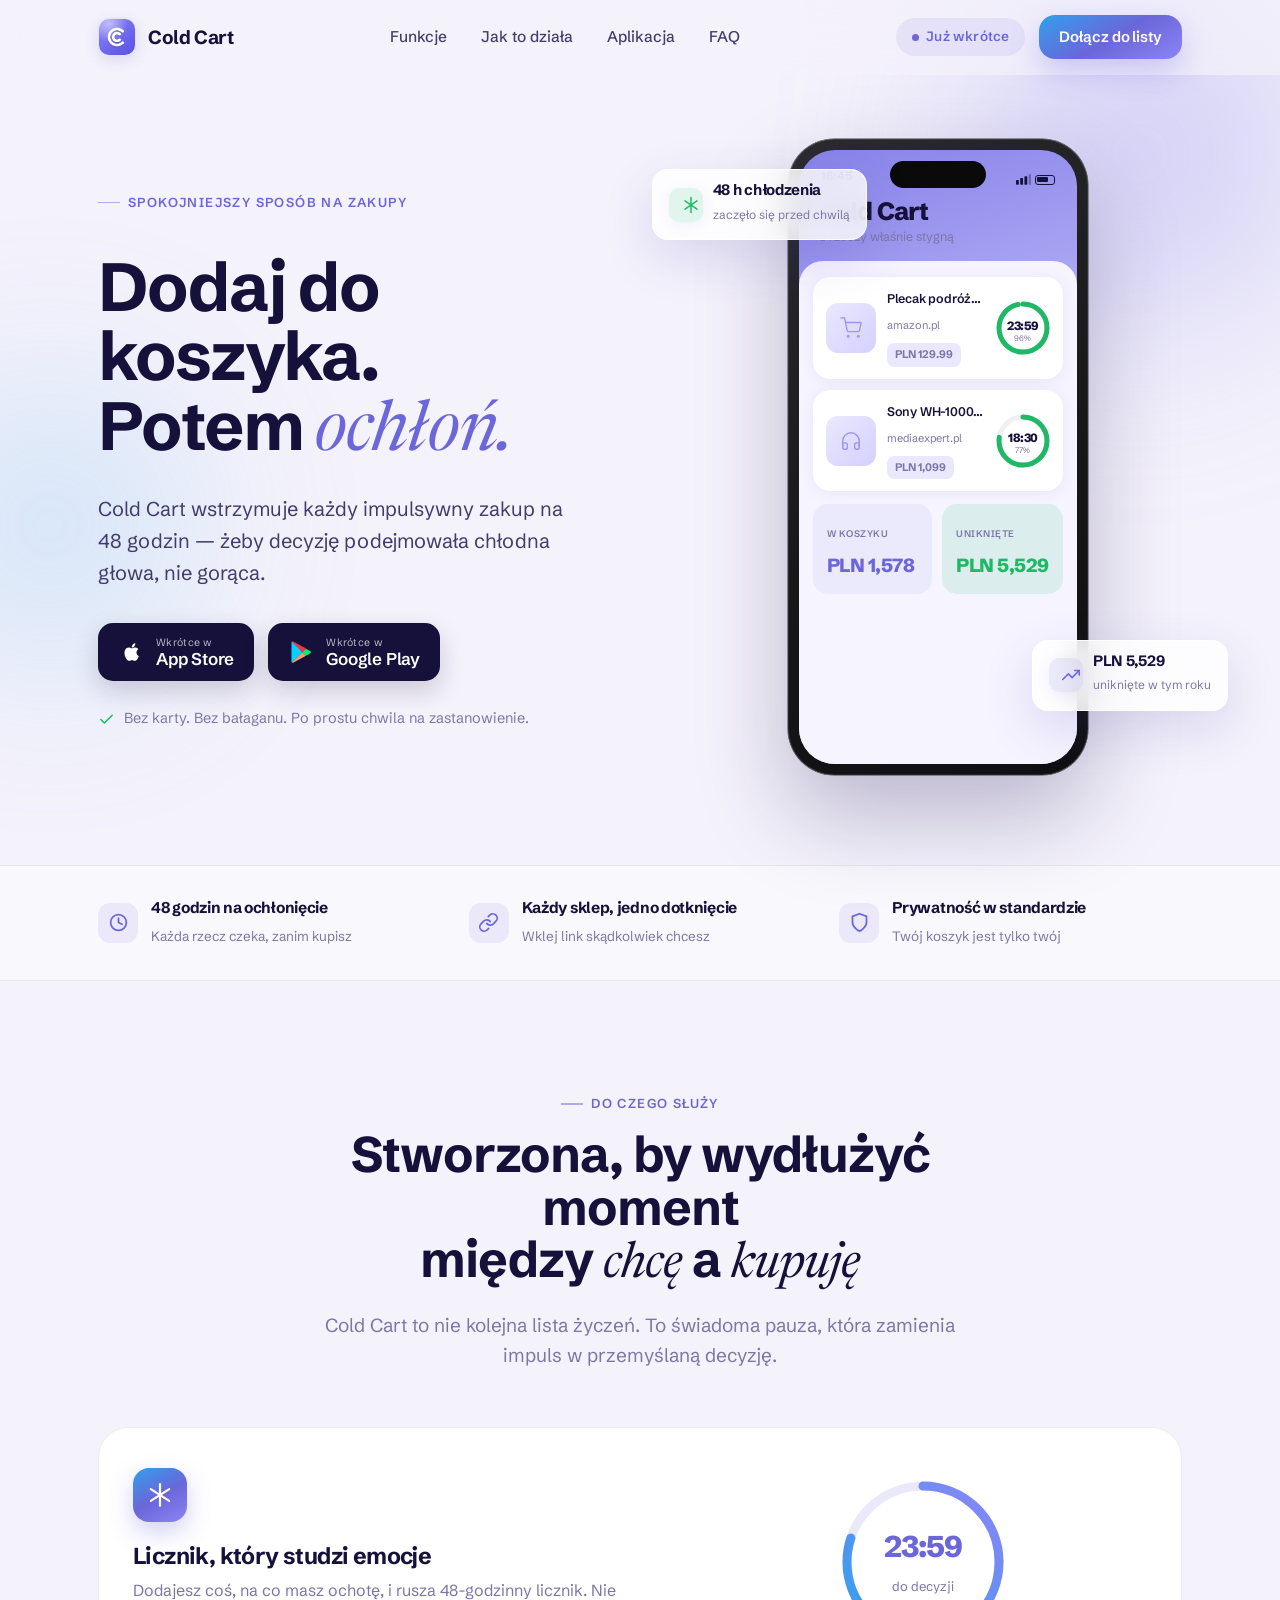
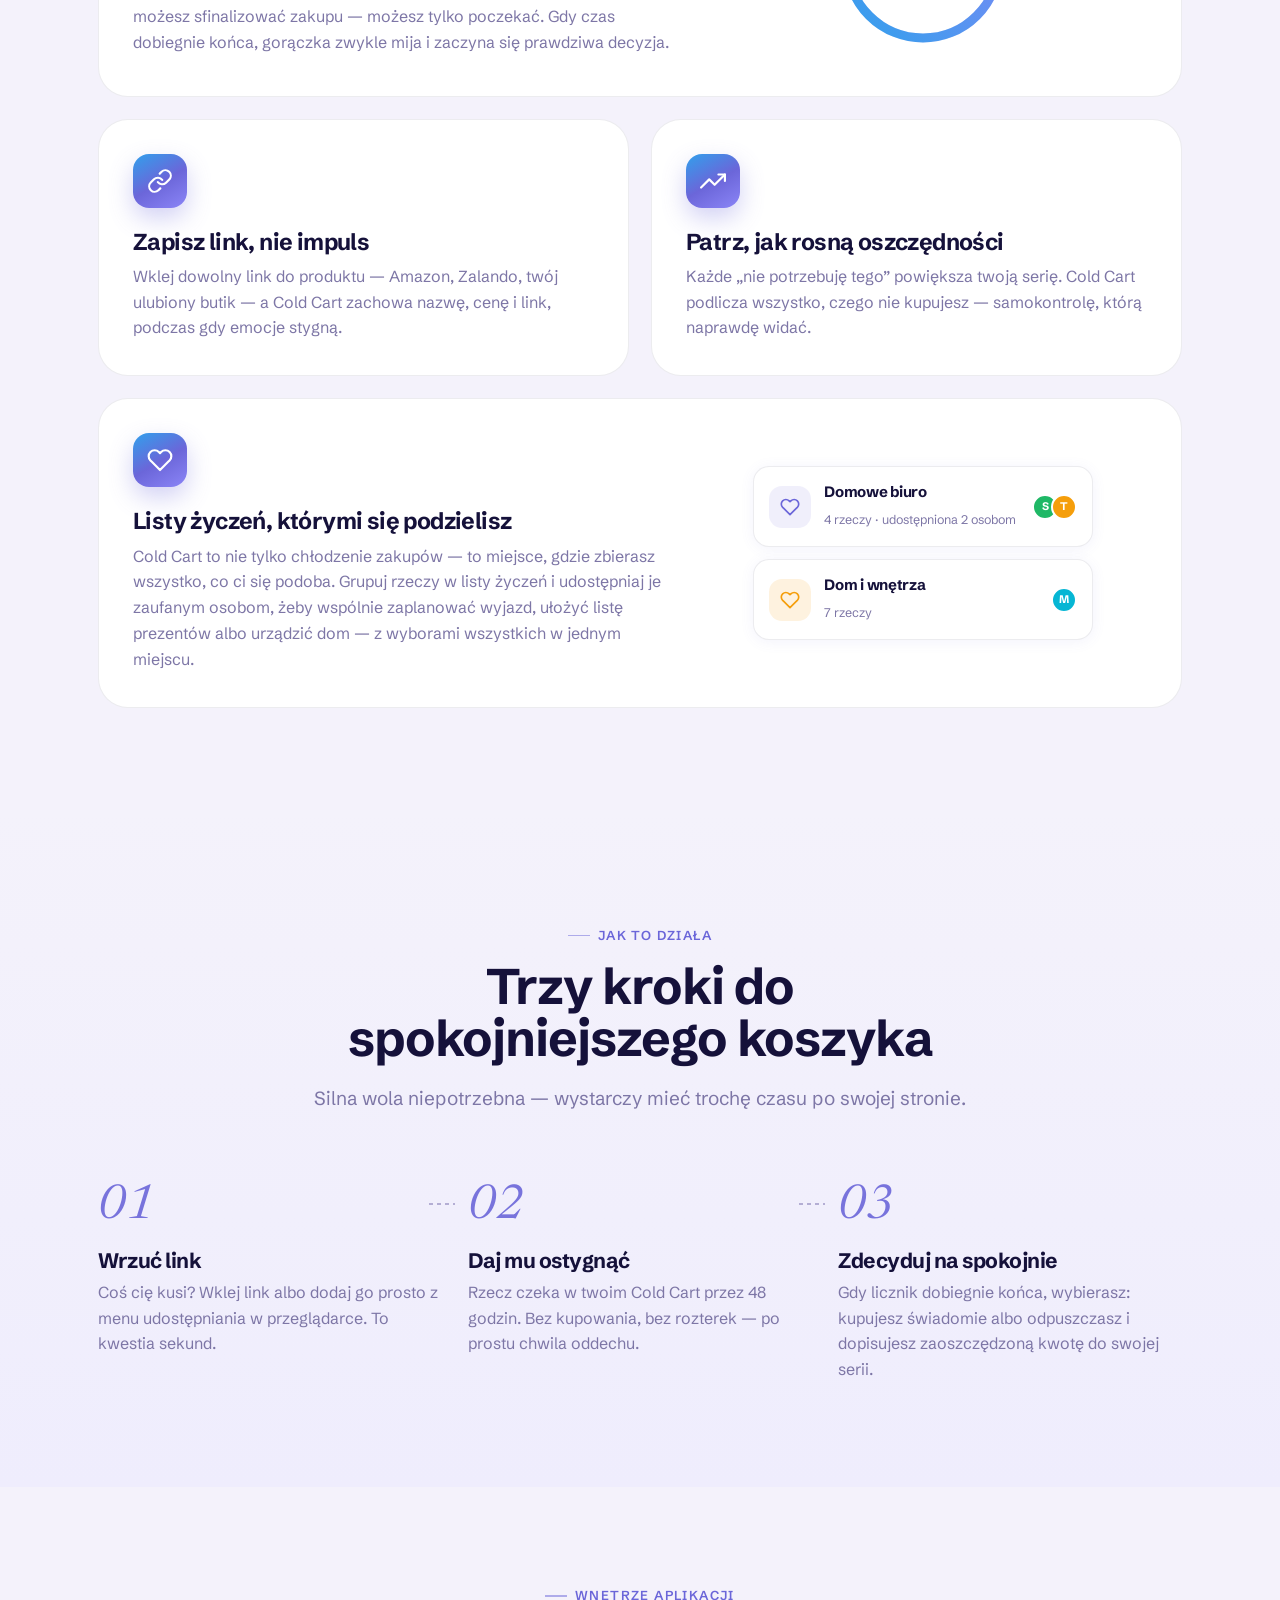
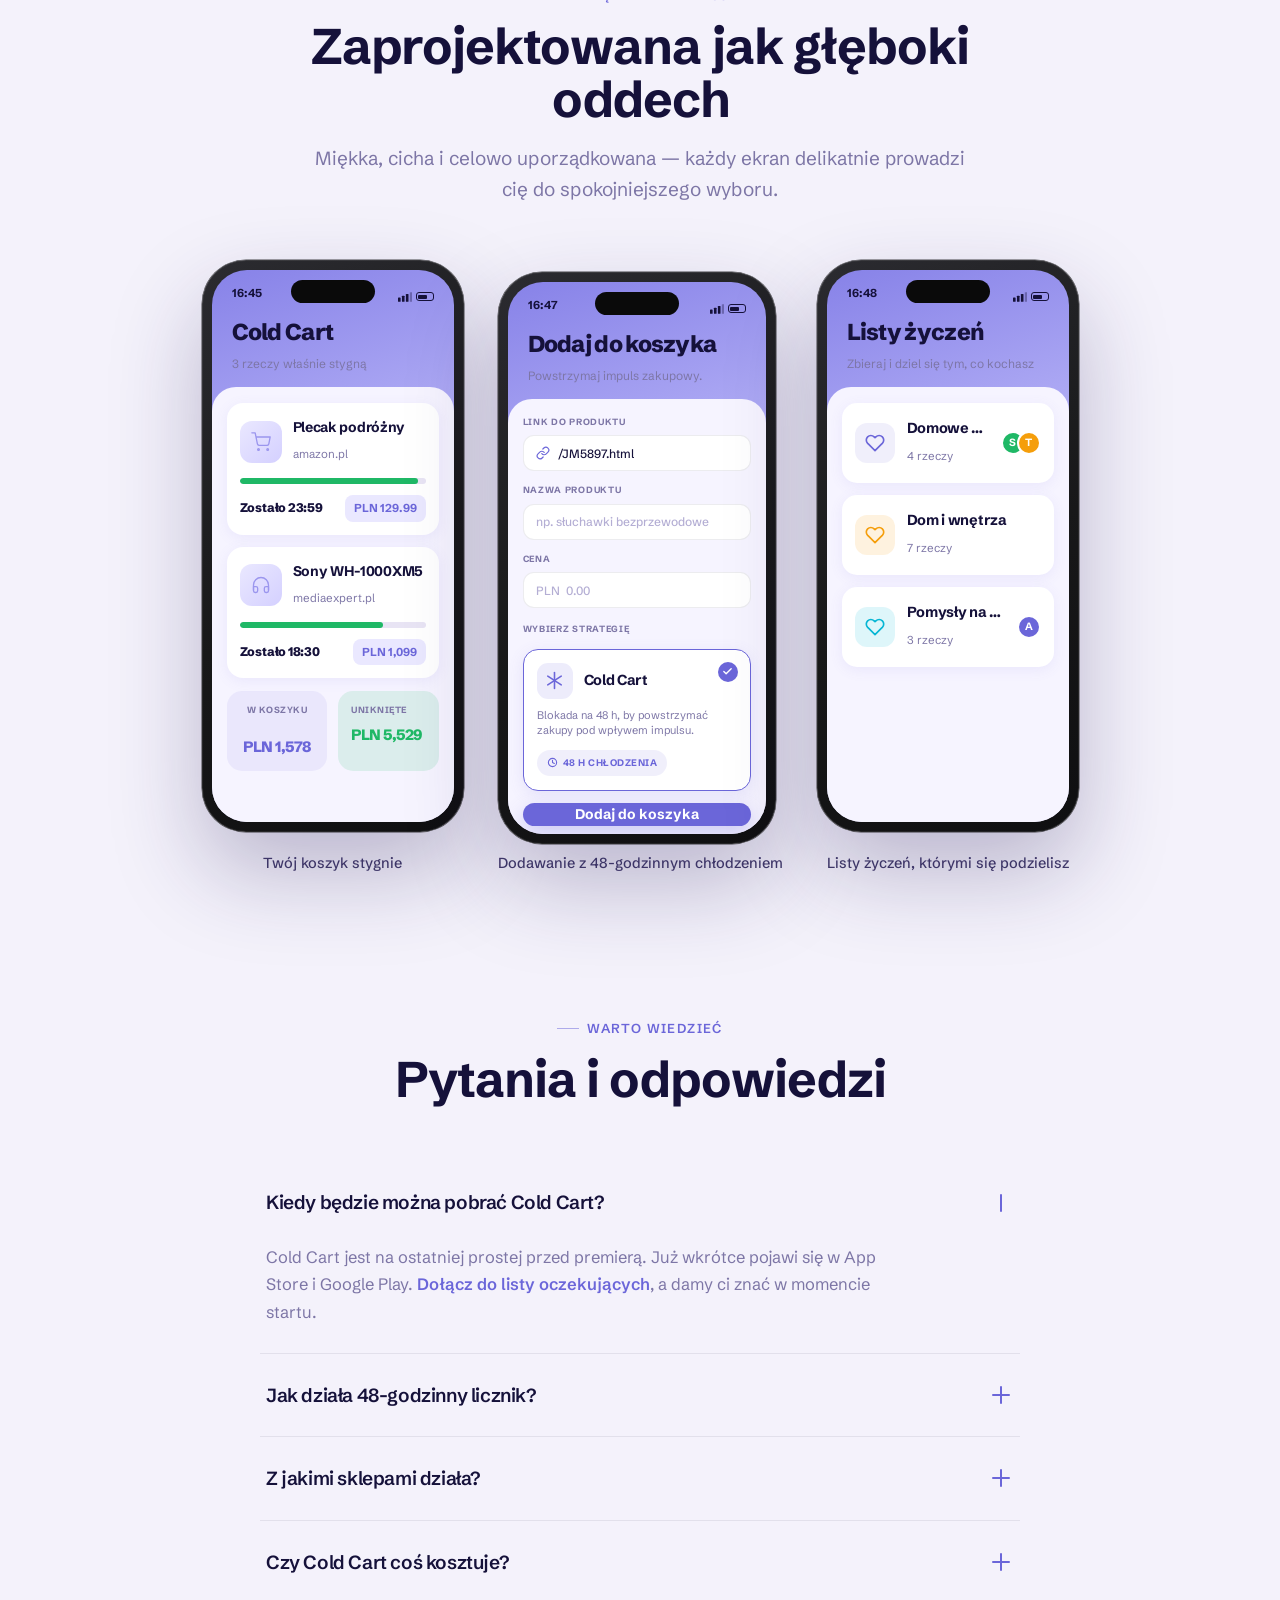
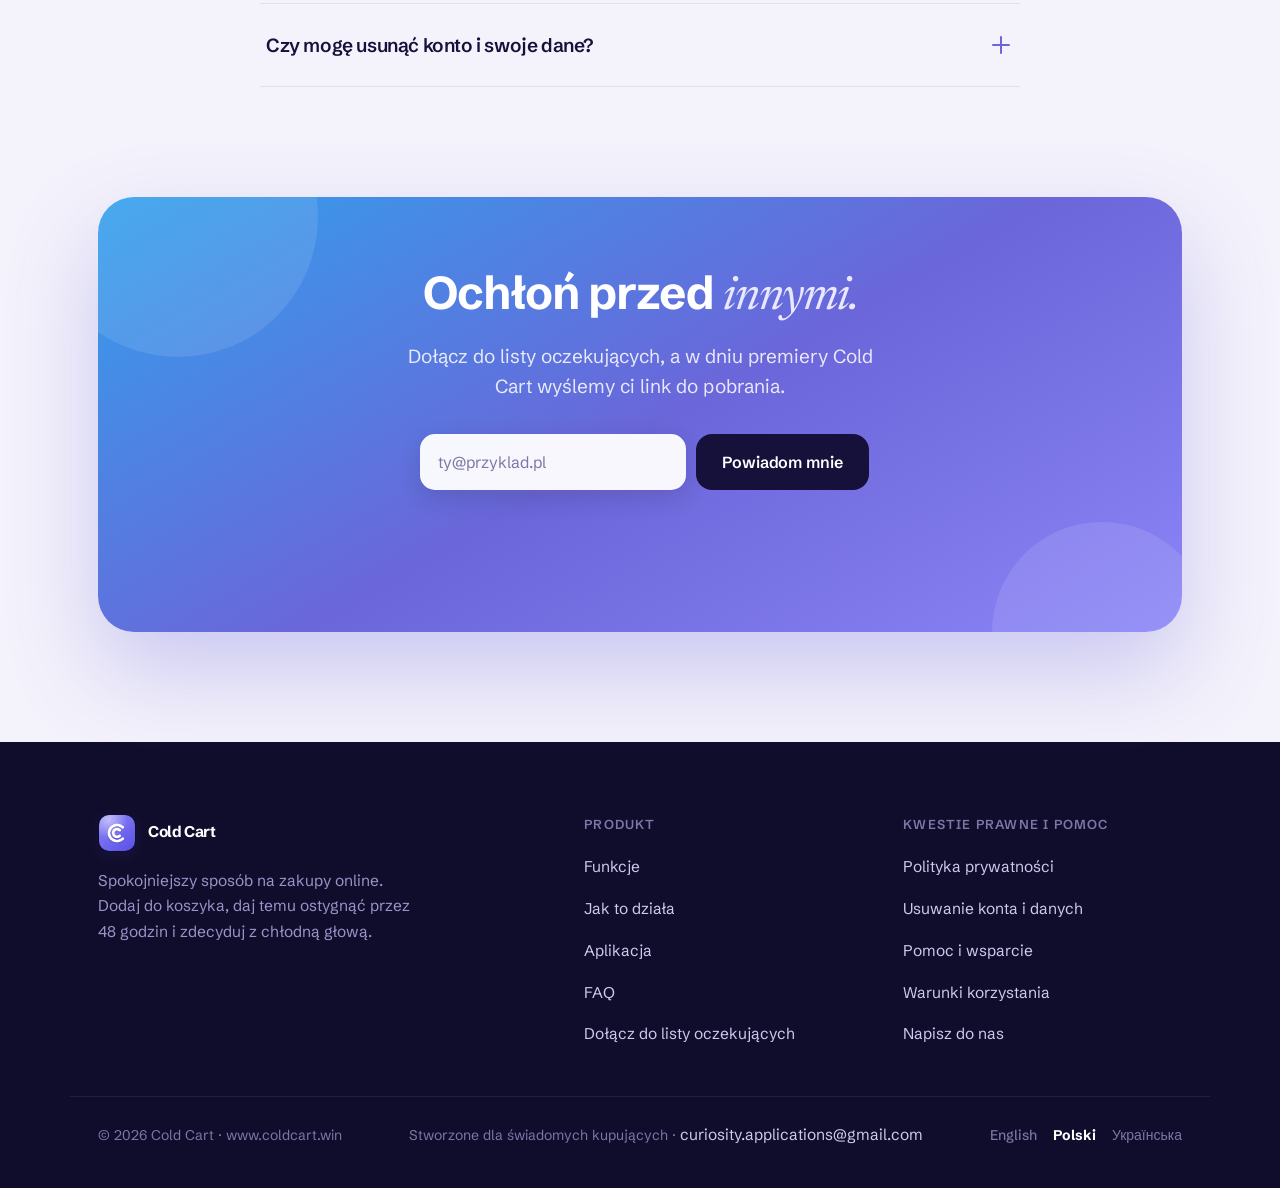
==== pl/index.html @ 12cbbea5 "Add Polish and Ukrainian localizations with extensible locale structure - Extract landing CSS/JS int" ====
<!DOCTYPE html>
<html lang="pl">
<head>
<meta charset="utf-8">
<meta name="viewport" content="width=device-width, initial-scale=1, viewport-fit=cover">
<title>Cold Cart — Zatrzymaj się, zanim kupisz</title>
<meta name="description" content="Cold Cart wstrzymuje każdy impulsywny zakup na 48 godzin — żeby decyzję podejmowała chłodna głowa, nie gorąca. Spokojniejszy sposób na zakupy online.">
<meta name="theme-color" content="#f4f2fb">

<link rel="canonical" href="https://coldcart.win/pl/">
<link rel="alternate" hreflang="en" href="https://coldcart.win/">
<link rel="alternate" hreflang="pl" href="https://coldcart.win/pl/">
<link rel="alternate" hreflang="uk" href="https://coldcart.win/uk/">
<link rel="alternate" hreflang="x-default" href="https://coldcart.win/">

<link rel="icon" type="image/png" href="/assets/favicon.png">
<link rel="apple-touch-icon" href="/assets/app-icon.png">

<meta property="og:type" content="website">
<meta property="og:title" content="Cold Cart — Zatrzymaj się, zanim kupisz">
<meta property="og:description" content="Dodaj do koszyka. Potem ochłoń. Cold Cart wstrzymuje każdy impulsywny zakup na 48 godzin.">
<meta property="og:image" content="https://coldcart.win/assets/app-icon.png">
<meta name="twitter:card" content="summary_large_image">

<link rel="preconnect" href="https://fonts.googleapis.com">
<link rel="preconnect" href="https://fonts.gstatic.com" crossorigin>
<link href="https://fonts.googleapis.com/css2?family=Newsreader:ital,wght@1,300;1,400&family=Schibsted+Grotesk:wght@400;500;600;700;800&display=swap" rel="stylesheet">

<link rel="stylesheet" href="/assets/landing.css">
</head>
<body data-hero="editorial">

<header class="site-header" id="head">
  <div class="wrap nav">
    <a class="brand" href="#top"><img src="/assets/logo.png" alt="Logo Cold Cart" width="38" height="38">Cold Cart</a>
    <nav class="nav-links">
      <a href="#features">Funkcje</a>
      <a href="#how">Jak to działa</a>
      <a href="#showcase">Aplikacja</a>
      <a href="#faq">FAQ</a>
    </nav>
    <div class="nav-cta">
      <span class="pill-soon"><span class="dot"></span>Już wkrótce</span>
      <a href="#waitlist" class="btn btn-primary" style="height:44px;padding:0 20px;font-size:15px">Dołącz do listy</a>
      <button class="menu-toggle" id="menuToggle" aria-label="Menu" aria-expanded="false"><span></span></button>
    </div>
  </div>
</header>

<nav class="mobile-nav" id="mobileNav">
  <a href="#features">Funkcje</a>
  <a href="#how">Jak to działa</a>
  <a href="#showcase">Aplikacja</a>
  <a href="#faq">FAQ</a>
  <a href="#waitlist" class="btn btn-primary">Dołącz do listy oczekujących</a>
</nav>

<span id="top"></span>

<!-- HERO -->
<section class="hero">
  <span class="aura aura-1"></span>
  <span class="aura aura-2"></span>
  <div class="wrap">
    <div class="hero-grid">
      <div class="hero-copy reveal">
        <span class="eyebrow">Spokojniejszy sposób na zakupy</span>
        <h1>Dodaj do koszyka.<br>Potem <span class="serif">ochłoń.</span></h1>
        <p class="hero-sub">Cold Cart wstrzymuje każdy impulsywny zakup na 48 godzin — żeby decyzję podejmowała chłodna głowa, nie gorąca.</p>
        <div class="hero-actions">
          <div class="badges">
            <a class="badge" href="#waitlist" aria-label="Wkrótce w App Store">
              <svg viewBox="0 0 24 24" fill="#fff"><path d="M17.05 12.54c-.02-2.05 1.68-3.03 1.75-3.08-.95-1.39-2.44-1.58-2.97-1.6-1.26-.13-2.47.74-3.11.74-.64 0-1.63-.72-2.68-.7-1.38.02-2.65.8-3.36 2.03-1.43 2.49-.37 6.17 1.03 8.19.68.99 1.5 2.1 2.57 2.06 1.03-.04 1.42-.66 2.67-.66 1.24 0 1.6.66 2.68.64 1.11-.02 1.81-1.01 2.49-2 .78-1.15 1.11-2.26 1.13-2.32-.02-.01-2.17-.83-2.19-3.29zM15.1 6.58c.57-.69.95-1.65.85-2.6-.82.03-1.81.54-2.4 1.23-.53.61-.99 1.59-.86 2.52.91.07 1.84-.46 2.41-1.15z"/></svg>
              <span class="bt"><small>Wkrótce w</small><b>App Store</b></span>
            </a>
            <a class="badge" href="#waitlist" aria-label="Wkrótce w Google Play">
              <svg viewBox="0 0 24 24"><path fill="#00d3ff" d="M3.6 2.3c-.24.25-.38.64-.38 1.14v17.12c0 .5.14.89.39 1.13l.06.06 9.59-9.59v-.22L3.66 2.24z"/><path fill="#00f076" d="M16.5 15.53l-3.2-3.2v-.22l3.2-3.2.07.04 3.79 2.15c1.08.61 1.08 1.62 0 2.24l-3.79 2.15z"/><path fill="#f96" d="M16.57 15.49L13.3 12.22 3.6 21.7c.36.37.94.42 1.6.05l11.37-6.26"/><path fill="#f63448" d="M16.57 8.75L5.2 2.5c-.66-.38-1.24-.33-1.6.04l9.7 9.68z"/></svg>
              <span class="bt"><small>Wkrótce w</small><b>Google Play</b></span>
            </a>
          </div>
        </div>
        <p class="hero-note"><svg viewBox="0 0 24 24" fill="none" stroke="currentColor" stroke-width="2.2" stroke-linecap="round" stroke-linejoin="round"><polyline points="20 6 9 17 4 12"></polyline></svg> Bez karty. Bez bałaganu. Po prostu chwila na zastanowienie.</p>
      </div>

      <div class="hero-visual reveal">
        <div class="chip chip-a">
          <span class="ic" style="background:var(--green-soft)"><svg viewBox="0 0 24 24" fill="none" stroke="#1fb866" stroke-width="2" stroke-linecap="round" stroke-linejoin="round" style="width:18px"><line x1="12" y1="2" x2="12" y2="22"></line><line x1="4" y1="6.5" x2="20" y2="17.5"></line><line x1="20" y1="6.5" x2="4" y2="17.5"></line></svg></span>
          <div><b>48 h chłodzenia</b><small>zaczęło się przed chwilą</small></div>
        </div>
        <div class="chip chip-b">
          <span class="ic" style="background:rgba(107,102,217,.12)"><svg viewBox="0 0 24 24" fill="none" stroke="var(--brand)" stroke-width="2" stroke-linecap="round" stroke-linejoin="round" style="width:18px"><polyline points="23 6 13.5 15.5 8.5 10.5 1 18"></polyline><polyline points="17 6 23 6 23 12"></polyline></svg></span>
          <div><b>PLN 5,529</b><small>uniknięte w tym roku</small></div>
        </div>

        <div class="phone">
          <div class="phone-screen">
            <div class="phone-notch"></div>
            <div class="ps-bar">
              <span>16:45</span>
              <span class="dots">
                <svg viewBox="0 0 16 11" style="width:15px;height:11px"><rect x="0" y="6" width="3" height="5" rx=".7" fill="var(--ink)"></rect><rect x="4.5" y="4" width="3" height="7" rx=".7" fill="var(--ink)"></rect><rect x="9" y="2" width="3" height="9" rx=".7" fill="var(--ink)"></rect><rect x="13.5" y="0" width="3" height="11" rx=".7" fill="var(--ink)" opacity=".35"></rect></svg>
                <span class="bat"><i></i></span>
              </span>
            </div>
            <div class="ps-head">
              <h3>Cold Cart</h3>
              <p>3 rzeczy właśnie stygną</p>
            </div>
            <div class="ps-panel">
              <div class="pcard">
                <span class="pthumb"><svg viewBox="0 0 24 24" fill="none" stroke="currentColor" stroke-width="1.5" stroke-linecap="round" stroke-linejoin="round"><circle cx="9" cy="21" r="1"></circle><circle cx="20" cy="21" r="1"></circle><path d="M1 1h4l2.68 13.39a2 2 0 002 1.61h9.72a2 2 0 002-1.61L23 6H6"></path></svg></span>
                <div class="pinfo">
                  <b>Plecak podróżny MATEIN</b>
                  <span>amazon.pl</span>
                  <span class="pprice">PLN 129.99</span>
                </div>
                <div class="ring">
                  <svg viewBox="0 0 54 54"><circle cx="27" cy="27" r="24" fill="none" stroke="rgba(0,0,0,.06)" stroke-width="5"></circle><circle cx="27" cy="27" r="24" fill="none" stroke="#1fb866" stroke-width="5" stroke-linecap="round" stroke-dasharray="144.8 150.8"></circle></svg>
                  <span class="rt"><b>23:59</b><small>96%</small></span>
                </div>
              </div>
              <div class="pcard">
                <span class="pthumb"><svg viewBox="0 0 24 24" fill="none" stroke="currentColor" stroke-width="1.5" stroke-linecap="round" stroke-linejoin="round"><path d="M3 18v-6a9 9 0 0118 0v6"></path><path d="M21 19a2 2 0 01-2 2h-1a2 2 0 01-2-2v-3a2 2 0 012-2h3zM3 19a2 2 0 002 2h1a2 2 0 002-2v-3a2 2 0 00-2-2H3z"></path></svg></span>
                <div class="pinfo">
                  <b>Sony WH-1000XM5</b>
                  <span>mediaexpert.pl</span>
                  <span class="pprice">PLN 1,099</span>
                </div>
                <div class="ring">
                  <svg viewBox="0 0 54 54"><circle cx="27" cy="27" r="24" fill="none" stroke="rgba(0,0,0,.06)" stroke-width="5"></circle><circle cx="27" cy="27" r="24" fill="none" stroke="#1fb866" stroke-width="5" stroke-linecap="round" stroke-dasharray="116.1 150.8"></circle></svg>
                  <span class="rt"><b>18:30</b><small>77%</small></span>
                </div>
              </div>
              <div class="ptiles">
                <div class="ptile t-brand"><span>W koszyku</span><b>PLN 1,578</b></div>
                <div class="ptile t-green"><span>Uniknięte</span><b>PLN 5,529</b></div>
              </div>
            </div>
          </div>
        </div>
      </div>
    </div>
  </div>
</section>

<!-- TRUST -->
<section class="trust">
  <div class="wrap">
    <div class="trust-item">
      <span class="ti"><svg viewBox="0 0 24 24" fill="none" stroke="currentColor" stroke-width="2" stroke-linecap="round" stroke-linejoin="round"><circle cx="12" cy="12" r="9"></circle><polyline points="12 7 12 12 16 14"></polyline></svg></span>
      <div><b>48 godzin na ochłonięcie</b><small>Każda rzecz czeka, zanim kupisz</small></div>
    </div>
    <div class="trust-item">
      <span class="ti"><svg viewBox="0 0 24 24" fill="none" stroke="currentColor" stroke-width="2" stroke-linecap="round" stroke-linejoin="round"><path d="M10 13a5 5 0 007.54.54l3-3a5 5 0 00-7.07-7.07l-1.72 1.71"></path><path d="M14 11a5 5 0 00-7.54-.54l-3 3a5 5 0 007.07 7.07l1.71-1.71"></path></svg></span>
      <div><b>Każdy sklep, jedno dotknięcie</b><small>Wklej link skądkolwiek chcesz</small></div>
    </div>
    <div class="trust-item">
      <span class="ti"><svg viewBox="0 0 24 24" fill="none" stroke="currentColor" stroke-width="2" stroke-linecap="round" stroke-linejoin="round"><path d="M12 22s8-4 8-10V5l-8-3-8 3v7c0 6 8 10 8 10z"></path></svg></span>
      <div><b>Prywatność w standardzie</b><small>Twój koszyk jest tylko twój</small></div>
    </div>
  </div>
</section>

<!-- FEATURES -->
<section class="features" id="features">
  <div class="wrap">
    <div class="section-head reveal">
      <span class="eyebrow">Do czego służy</span>
      <h2>Stworzona, by wydłużyć moment<br>między <span class="serif">chcę</span> a <span class="serif">kupuję</span></h2>
      <p>Cold Cart to nie kolejna lista życzeń. To świadoma pauza, która zamienia impuls w przemyślaną decyzję.</p>
    </div>

    <div class="feat-grid">
      <div class="feat big reveal">
        <div>
          <div class="ficon"><svg viewBox="0 0 24 24" fill="none" stroke="currentColor" stroke-width="2" stroke-linecap="round" stroke-linejoin="round"><line x1="12" y1="2" x2="12" y2="22"></line><line x1="3.5" y1="6.5" x2="20.5" y2="17.5"></line><line x1="20.5" y1="6.5" x2="3.5" y2="17.5"></line></svg></div>
          <h3>Licznik, który studzi emocje</h3>
          <p>Dodajesz coś, na co masz ochotę, i rusza 48-godzinny licznik. Nie możesz sfinalizować zakupu — możesz tylko poczekać. Gdy czas dobiegnie końca, gorączka zwykle mija i zaczyna się prawdziwa decyzja.</p>
        </div>
        <div class="feat-art">
          <div class="demo-ring">
            <svg viewBox="0 0 170 170" style="position:absolute;inset:0;transform:rotate(-90deg)"><circle cx="85" cy="85" r="76" fill="none" stroke="rgba(107,102,217,.14)" stroke-width="9"></circle><circle cx="85" cy="85" r="76" fill="none" stroke="url(#g)" stroke-width="9" stroke-linecap="round" stroke-dasharray="382 477.5"></circle><defs><linearGradient id="g" x1="0" y1="0" x2="1" y2="1"><stop offset="0" stop-color="#31a0ec"></stop><stop offset="1" stop-color="#8b85f7"></stop></linearGradient></defs></svg>
            <div class="label"><b>23:59</b><small>do decyzji</small></div>
          </div>
        </div>
      </div>

      <div class="feat reveal">
        <div class="ficon"><svg viewBox="0 0 24 24" fill="none" stroke="currentColor" stroke-width="2" stroke-linecap="round" stroke-linejoin="round"><path d="M10 13a5 5 0 007.54.54l3-3a5 5 0 00-7.07-7.07l-1.72 1.71"></path><path d="M14 11a5 5 0 00-7.54-.54l-3 3a5 5 0 007.07 7.07l1.71-1.71"></path></svg></div>
        <h3>Zapisz link, nie impuls</h3>
        <p>Wklej dowolny link do produktu — Amazon, Zalando, twój ulubiony butik — a Cold Cart zachowa nazwę, cenę i link, podczas gdy emocje stygną.</p>
      </div>

      <div class="feat reveal">
        <div class="ficon"><svg viewBox="0 0 24 24" fill="none" stroke="currentColor" stroke-width="2" stroke-linecap="round" stroke-linejoin="round"><polyline points="23 6 13.5 15.5 8.5 10.5 1 18"></polyline><polyline points="17 6 23 6 23 12"></polyline></svg></div>
        <h3>Patrz, jak rosną oszczędności</h3>
        <p>Każde „nie potrzebuję tego” powiększa twoją serię. Cold Cart podlicza wszystko, czego nie kupujesz — samokontrolę, którą naprawdę widać.</p>
      </div>

      <div class="feat big reveal">
        <div>
          <div class="ficon"><svg viewBox="0 0 24 24" fill="none" stroke="currentColor" stroke-width="2" stroke-linecap="round" stroke-linejoin="round"><path d="M20.84 4.61a5.5 5.5 0 00-7.78 0L12 5.67l-1.06-1.06a5.5 5.5 0 00-7.78 7.78l1.06 1.06L12 21.23l7.78-7.78 1.06-1.06a5.5 5.5 0 000-7.78z"></path></svg></div>
          <h3>Listy życzeń, którymi się podzielisz</h3>
          <p>Cold Cart to nie tylko chłodzenie zakupów — to miejsce, gdzie zbierasz wszystko, co ci się podoba. Grupuj rzeczy w listy życzeń i udostępniaj je zaufanym osobom, żeby wspólnie zaplanować wyjazd, ułożyć listę prezentów albo urządzić dom — z wyborami wszystkich w jednym miejscu.</p>
        </div>
        <div class="feat-art">
          <div class="wl-mock">
            <div class="wl-row">
              <span class="wl-ic"><svg viewBox="0 0 24 24" fill="none" stroke="currentColor" stroke-width="2" stroke-linecap="round" stroke-linejoin="round"><path d="M20.84 4.61a5.5 5.5 0 00-7.78 0L12 5.67l-1.06-1.06a5.5 5.5 0 00-7.78 7.78l1.06 1.06L12 21.23l7.78-7.78 1.06-1.06a5.5 5.5 0 000-7.78z"></path></svg></span>
              <div class="wl-meta"><b>Domowe biuro</b><span>4 rzeczy · udostępniona 2 osobom</span></div>
              <div class="wl-av"><i style="background:#1fb866">S</i><i style="background:#f59e0b">T</i></div>
            </div>
            <div class="wl-row">
              <span class="wl-ic alt"><svg viewBox="0 0 24 24" fill="none" stroke="currentColor" stroke-width="2" stroke-linecap="round" stroke-linejoin="round"><path d="M20.84 4.61a5.5 5.5 0 00-7.78 0L12 5.67l-1.06-1.06a5.5 5.5 0 00-7.78 7.78l1.06 1.06L12 21.23l7.78-7.78 1.06-1.06a5.5 5.5 0 000-7.78z"></path></svg></span>
              <div class="wl-meta"><b>Dom i wnętrza</b><span>7 rzeczy</span></div>
              <div class="wl-av"><i style="background:#06b6d4">M</i></div>
            </div>
          </div>
        </div>
      </div>
    </div>
  </div>
</section>

<!-- HOW -->
<section class="how" id="how">
  <div class="wrap">
    <div class="section-head reveal">
      <span class="eyebrow">Jak to działa</span>
      <h2>Trzy kroki do spokojniejszego koszyka</h2>
      <p>Silna wola niepotrzebna — wystarczy mieć trochę czasu po swojej stronie.</p>
    </div>
    <div class="steps">
      <div class="step reveal">
        <div class="num">01</div>
        <h3>Wrzuć link</h3>
        <p>Coś cię kusi? Wklej link albo dodaj go prosto z menu udostępniania w przeglądarce. To kwestia sekund.</p>
      </div>
      <div class="step reveal">
        <div class="num">02</div>
        <h3>Daj mu ostygnąć</h3>
        <p>Rzecz czeka w twoim Cold Cart przez 48 godzin. Bez kupowania, bez rozterek — po prostu chwila oddechu.</p>
      </div>
      <div class="step reveal">
        <div class="num">03</div>
        <h3>Zdecyduj na spokojnie</h3>
        <p>Gdy licznik dobiegnie końca, wybierasz: kupujesz świadomie albo odpuszczasz i dopisujesz zaoszczędzoną kwotę do swojej serii.</p>
      </div>
    </div>
  </div>
</section>

<!-- SHOWCASE -->
<section class="showcase" id="showcase">
  <div class="wrap">
    <div class="section-head reveal">
      <span class="eyebrow">Wnętrze aplikacji</span>
      <h2>Zaprojektowana jak głęboki oddech</h2>
      <p>Miękka, cicha i celowo uporządkowana — każdy ekran delikatnie prowadzi cię do spokojniejszego wyboru.</p>
    </div>
    <div class="shots reveal">
      <div>
        <div class="mp">
          <div class="mscr">
            <div class="mnotch"></div>
            <div class="mbar"><span>16:45</span><span class="dots"><svg viewBox="0 0 16 11" style="width:14px;height:10px"><rect x="0" y="6" width="3" height="5" rx=".7" fill="var(--ink)"></rect><rect x="4.5" y="4" width="3" height="7" rx=".7" fill="var(--ink)"></rect><rect x="9" y="2" width="3" height="9" rx=".7" fill="var(--ink)"></rect><rect x="13.5" y="0" width="3" height="11" rx=".7" fill="var(--ink)" opacity=".35"></rect></svg><span class="bat"><i></i></span></span></div>
            <div class="mhead"><h4>Cold Cart</h4><p>3 rzeczy właśnie stygną</p></div>
            <div class="mpanel">
              <div class="ic">
                <div class="ic-row">
                  <span class="ic-th"><svg viewBox="0 0 24 24" fill="none" stroke="currentColor" stroke-width="1.6" stroke-linecap="round" stroke-linejoin="round"><circle cx="9" cy="21" r="1"></circle><circle cx="20" cy="21" r="1"></circle><path d="M1 1h4l2.68 13.39a2 2 0 002 1.61h9.72a2 2 0 002-1.61L23 6H6"></path></svg></span>
                  <div class="ic-nm"><b>Plecak podróżny</b><span>amazon.pl</span></div>
                </div>
                <div class="ic-bar"><i style="width:96%"></i></div>
                <div class="ic-foot"><b>Zostało 23:59</b><span class="ic-pr">PLN 129.99</span></div>
              </div>
              <div class="ic">
                <div class="ic-row">
                  <span class="ic-th"><svg viewBox="0 0 24 24" fill="none" stroke="currentColor" stroke-width="1.6" stroke-linecap="round" stroke-linejoin="round"><path d="M3 18v-6a9 9 0 0118 0v6"></path><path d="M21 19a2 2 0 01-2 2h-1a2 2 0 01-2-2v-3a2 2 0 012-2h3zM3 19a2 2 0 002 2h1a2 2 0 002-2v-3a2 2 0 00-2-2H3z"></path></svg></span>
                  <div class="ic-nm"><b>Sony WH-1000XM5</b><span>mediaexpert.pl</span></div>
                </div>
                <div class="ic-bar"><i style="width:77%"></i></div>
                <div class="ic-foot"><b>Zostało 18:30</b><span class="ic-pr">PLN 1,099</span></div>
              </div>
              <div class="st">
                <div class="st-c brand"><span>W koszyku</span><b>PLN 1,578</b></div>
                <div class="st-c green"><span>Uniknięte</span><b>PLN 5,529</b></div>
              </div>
            </div>
          </div>
        </div>
        <p class="shot-cap">Twój koszyk stygnie</p>
      </div>

      <div>
        <div class="mp mid">
          <div class="mscr">
            <div class="mnotch"></div>
            <div class="mbar"><span>16:47</span><span class="dots"><svg viewBox="0 0 16 11" style="width:14px;height:10px"><rect x="0" y="6" width="3" height="5" rx=".7" fill="var(--ink)"></rect><rect x="4.5" y="4" width="3" height="7" rx=".7" fill="var(--ink)"></rect><rect x="9" y="2" width="3" height="9" rx=".7" fill="var(--ink)"></rect><rect x="13.5" y="0" width="3" height="11" rx=".7" fill="var(--ink)" opacity=".35"></rect></svg><span class="bat"><i></i></span></span></div>
            <div class="mhead"><h4>Dodaj do koszyka</h4><p>Powstrzymaj impuls zakupowy.</p></div>
            <div class="mpanel">
              <div class="mfield"><span class="mlab">Link do produktu</span><span class="minp"><svg viewBox="0 0 24 24" fill="none" stroke="var(--brand)" stroke-width="2" stroke-linecap="round" style="width:14px;flex-shrink:0"><path d="M10 13a5 5 0 007.54.54l3-3a5 5 0 00-7.07-7.07l-1.72 1.71"></path><path d="M14 11a5 5 0 00-7.54-.54l-3 3a5 5 0 007.07 7.07l1.71-1.71"></path></svg><span style="overflow:hidden;text-overflow:ellipsis;white-space:nowrap">/JM5897.html</span></span></div>
              <div class="mfield"><span class="mlab">Nazwa produktu</span><span class="minp ph">np. słuchawki bezprzewodowe</span></div>
              <div class="mfield"><span class="mlab">Cena</span><span class="minp ph">PLN&nbsp;&nbsp;0.00</span></div>
              <span class="mlab" style="margin-top:2px">Wybierz strategię</span>
              <div class="mstrat">
                <div class="mchk"><svg viewBox="0 0 24 24" fill="none" stroke="currentColor" stroke-width="3" stroke-linecap="round" stroke-linejoin="round"><polyline points="20 6 9 17 4 12"></polyline></svg></div>
                <div class="mstrat-h">
                  <div class="mtile"><svg viewBox="0 0 24 24" fill="none" stroke="currentColor" stroke-width="2" stroke-linecap="round" stroke-linejoin="round"><line x1="12" y1="2" x2="12" y2="22"></line><line x1="3.5" y1="6.5" x2="20.5" y2="17.5"></line><line x1="20.5" y1="6.5" x2="3.5" y2="17.5"></line></svg></div>
                  <b>Cold Cart</b>
                </div>
                <p class="mdesc">Blokada na 48 h, by powstrzymać zakupy pod wpływem impulsu.</p>
                <span class="mpill"><svg viewBox="0 0 24 24" fill="none" stroke="currentColor" stroke-width="2.4" stroke-linecap="round" stroke-linejoin="round"><circle cx="12" cy="12" r="9"></circle><polyline points="12 7 12 12 16 14"></polyline></svg>48 H CHŁODZENIA</span>
              </div>
              <div class="mbtn">Dodaj do koszyka</div>
            </div>
          </div>
        </div>
        <p class="shot-cap">Dodawanie z 48-godzinnym chłodzeniem</p>
      </div>

      <div>
        <div class="mp">
          <div class="mscr">
            <div class="mnotch"></div>
            <div class="mbar"><span>16:48</span><span class="dots"><svg viewBox="0 0 16 11" style="width:14px;height:10px"><rect x="0" y="6" width="3" height="5" rx=".7" fill="var(--ink)"></rect><rect x="4.5" y="4" width="3" height="7" rx=".7" fill="var(--ink)"></rect><rect x="9" y="2" width="3" height="9" rx=".7" fill="var(--ink)"></rect><rect x="13.5" y="0" width="3" height="11" rx=".7" fill="var(--ink)" opacity=".35"></rect></svg><span class="bat"><i></i></span></span></div>
            <div class="mhead"><h4>Listy życzeń</h4><p>Zbieraj i dziel się tym, co kochasz</p></div>
            <div class="mpanel">
              <div class="wc">
                <span class="wc-ic" style="background:rgba(107,102,217,.1)"><svg viewBox="0 0 24 24" fill="none" stroke="var(--brand)" stroke-width="2" stroke-linecap="round" stroke-linejoin="round"><path d="M20.84 4.61a5.5 5.5 0 00-7.78 0L12 5.67l-1.06-1.06a5.5 5.5 0 00-7.78 7.78l1.06 1.06L12 21.23l7.78-7.78 1.06-1.06a5.5 5.5 0 000-7.78z"></path></svg></span>
                <div class="wc-m"><b>Domowe biuro</b><span>4 rzeczy</span></div>
                <div class="wc-av"><i style="background:#1fb866">S</i><i style="background:#f59e0b">T</i></div>
              </div>
              <div class="wc">
                <span class="wc-ic" style="background:rgba(245,158,11,.13)"><svg viewBox="0 0 24 24" fill="none" stroke="#f59e0b" stroke-width="2" stroke-linecap="round" stroke-linejoin="round"><path d="M20.84 4.61a5.5 5.5 0 00-7.78 0L12 5.67l-1.06-1.06a5.5 5.5 0 00-7.78 7.78l1.06 1.06L12 21.23l7.78-7.78 1.06-1.06a5.5 5.5 0 000-7.78z"></path></svg></span>
                <div class="wc-m"><b>Dom i wnętrza</b><span>7 rzeczy</span></div>
              </div>
              <div class="wc">
                <span class="wc-ic" style="background:rgba(6,182,212,.13)"><svg viewBox="0 0 24 24" fill="none" stroke="#06b6d4" stroke-width="2" stroke-linecap="round" stroke-linejoin="round"><path d="M20.84 4.61a5.5 5.5 0 00-7.78 0L12 5.67l-1.06-1.06a5.5 5.5 0 00-7.78 7.78l1.06 1.06L12 21.23l7.78-7.78 1.06-1.06a5.5 5.5 0 000-7.78z"></path></svg></span>
                <div class="wc-m"><b>Pomysły na prezenty</b><span>3 rzeczy</span></div>
                <div class="wc-av"><i style="background:#6b66d9">A</i></div>
              </div>
            </div>
          </div>
        </div>
        <p class="shot-cap">Listy życzeń, którymi się podzielisz</p>
      </div>
    </div>
  </div>
</section>

<!-- FAQ -->
<section class="faq" id="faq">
  <div class="wrap">
    <div class="section-head reveal">
      <span class="eyebrow">Warto wiedzieć</span>
      <h2>Pytania i odpowiedzi</h2>
    </div>
    <div class="faq-list reveal">
      <details class="qa" open>
        <summary>Kiedy będzie można pobrać Cold Cart? <span class="x"></span></summary>
        <div class="ans">Cold Cart jest na ostatniej prostej przed premierą. Już wkrótce pojawi się w App Store i Google Play. <a href="#waitlist">Dołącz do listy oczekujących</a>, a damy ci znać w momencie startu.</div>
      </details>
      <details class="qa">
        <summary>Jak działa 48-godzinny licznik? <span class="x"></span></summary>
        <div class="ans">W chwili dodania rzeczy rusza 48-godzinne odliczanie. Przez ten czas rzecz po prostu czeka w twoim Cold Cart — możesz ją oglądać, ale decyzja o zakupie jest celowo wstrzymana. Gdy licznik dojdzie do zera, wybierasz: kupujesz albo odpuszczasz.</div>
      </details>
      <details class="qa">
        <summary>Z jakimi sklepami działa? <span class="x"></span></summary>
        <div class="ans">Ze wszystkimi. Cold Cart potrzebuje tylko linku do produktu, więc możesz zapisywać rzeczy praktycznie z każdego sklepu internetowego — wklej adres URL albo użyj menu udostępniania w przeglądarce i wyślij go prosto do koszyka.</div>
      </details>
      <details class="qa">
        <summary>Czy Cold Cart coś kosztuje? <span class="x"></span></summary>
        <div class="ans">Pełne szczegóły cennika podamy bliżej premiery. Osoby z listy oczekujących dowiedzą się pierwsze — i pierwsze wypróbują aplikację.</div>
      </details>
      <details class="qa">
        <summary>Czy mogę usunąć konto i swoje dane? <span class="x"></span></summary>
        <div class="ans">Tak, w każdej chwili. Możesz w dowolnym momencie zażądać usunięcia konta i wszystkich powiązanych danych z poziomu aplikacji albo mailowo.</div>
      </details>
    </div>
  </div>
</section>

<!-- CTA -->
<section class="cta-band" id="waitlist">
  <div class="wrap">
    <div class="cta-inner reveal">
      <h2>Ochłoń przed <span class="serif">innymi.</span></h2>
      <p>Dołącz do listy oczekujących, a w dniu premiery Cold Cart wyślemy ci link do pobrania.</p>
      <form class="signup" id="signup" novalidate data-msg-invalid="Podaj prawidłowy adres e-mail." data-msg-ok="Jesteś na liście — napiszemy, gdy tylko Cold Cart wystartuje. ❄️">
        <input type="email" id="email" placeholder="ty@przyklad.pl" aria-label="Adres e-mail" required>
        <button type="submit" class="btn">Powiadom mnie</button>
      </form>
      <p class="cta-msg" id="cta-msg"></p>
    </div>
  </div>
</section>

<!-- FOOTER -->
<footer class="footer">
  <div class="wrap">
    <div class="brand-col">
      <a class="brand" href="#top"><img src="/assets/logo.png" alt="Logo Cold Cart" width="38" height="38">Cold Cart</a>
      <p class="footer-blurb">Spokojniejszy sposób na zakupy online. Dodaj do koszyka, daj temu ostygnąć przez 48 godzin i zdecyduj z chłodną głową.</p>
    </div>
    <div>
      <h4>Produkt</h4>
      <ul>
        <li><a href="#features">Funkcje</a></li>
        <li><a href="#how">Jak to działa</a></li>
        <li><a href="#showcase">Aplikacja</a></li>
        <li><a href="#faq">FAQ</a></li>
        <li><a href="#waitlist">Dołącz do listy oczekujących</a></li>
      </ul>
    </div>
    <div>
      <h4>Kwestie prawne i pomoc</h4>
      <ul>
        <li><a href="privacy.html">Polityka prywatności</a></li>
        <li><a href="privacy.html#retention">Usuwanie konta i danych</a></li>
        <li><a href="support.html">Pomoc i wsparcie</a></li>
        <li><a href="terms.html">Warunki korzystania</a></li>
        <li><a href="mailto:curiosity.applications@gmail.com">Napisz do nas</a></li>
      </ul>
    </div>
  </div>
  <div class="footer-bottom">
    <span>© <span id="yr">2026</span> Cold Cart · www.coldcart.win</span>
    <span>Stworzone dla świadomych kupujących · <a href="mailto:curiosity.applications@gmail.com">curiosity.applications@gmail.com</a></span>
    <nav class="lang-switch" id="langSwitch" aria-label="Język"></nav>
  </div>
</footer>

<script src="/assets/landing.js" defer></script>
<script src="/assets/locales.js" defer></script>
</body>
</html>
---- assets/landing.css ----
:root{
  --brand:#6b66d9; --brand-2:#9b96ee; --brand-deep:#4a46b0; --brand-glow:rgba(107,102,217,.30);
  --ink:#15113a; --ink-soft:#423b6b; --muted:#7d76a6; --faint:#b4aed4;
  --bg:#f4f2fb; --surface:#ffffff; --tint:#f6f4ff; --lavender:#eae8ff;
  --line:rgba(21,17,58,.08); --green:#1fb866; --green-soft:rgba(31,184,102,.12);
  --ice:linear-gradient(150deg,#31a0ec 0%,#6b66d9 52%,#8b85f7 100%);
  --grad-soft:linear-gradient(162deg,#8782e8 0%,#aaa6f3 30%,#cac6f8 60%,#e7e4ff 100%);
  --radius:22px; --radius-lg:30px;
  --shadow-sm:0 2px 16px rgba(107,102,217,.10);
  --shadow-md:0 18px 50px rgba(74,70,176,.16);
  --shadow-lg:0 40px 90px rgba(40,30,90,.28);
  --maxw:1140px; --ease:cubic-bezier(.32,.72,0,1);
}
*{box-sizing:border-box;margin:0;padding:0}
html{scroll-behavior:smooth;-webkit-text-size-adjust:100%}
body{font-family:"Schibsted Grotesk",-apple-system,BlinkMacSystemFont,sans-serif;background:var(--bg);color:var(--ink);line-height:1.6;font-size:18px;-webkit-font-smoothing:antialiased;text-rendering:optimizeLegibility;overflow-x:hidden}
img{max-width:100%;display:block}
a{color:inherit;text-decoration:none}
::selection{background:var(--brand);color:#fff}
.wrap{max-width:var(--maxw);margin:0 auto;padding:0 28px}
.serif{font-family:Newsreader,Georgia,serif;font-style:italic;font-weight:400}

.btn{display:inline-flex;align-items:center;justify-content:center;gap:9px;height:54px;padding:0 26px;border:none;border-radius:16px;font-family:inherit;font-size:16px;font-weight:600;letter-spacing:-.1px;cursor:pointer;transition:transform .25s var(--ease),box-shadow .25s var(--ease),background .2s;white-space:nowrap}
.btn-primary{background:var(--ice);color:#fff;box-shadow:0 12px 30px var(--brand-glow)}
.btn-primary:hover{transform:translateY(-2px);box-shadow:0 18px 40px var(--brand-glow)}
.btn-ghost{background:rgba(107,102,217,.08);color:var(--brand)}
.btn-ghost:hover{background:rgba(107,102,217,.14)}

/* HEADER */
.site-header{position:sticky;top:0;z-index:100;background:rgba(244,242,251,.72);backdrop-filter:blur(18px);-webkit-backdrop-filter:blur(18px);border-bottom:1px solid transparent;transition:border-color .3s,background .3s}
.site-header.scrolled{border-bottom-color:var(--line);background:rgba(244,242,251,.86)}
.nav{display:flex;align-items:center;justify-content:space-between;height:74px}
.brand{display:flex;align-items:center;gap:12px;font-weight:700;font-size:19px;letter-spacing:-.4px}
.brand img{width:38px;height:38px;border-radius:11px;border:1px solid rgba(21,17,58,.07);box-shadow:0 4px 14px rgba(74,70,176,.14)}
.nav-links{display:flex;align-items:center;gap:34px}
.nav-links a{font-size:15.5px;font-weight:500;color:var(--ink-soft);transition:color .2s}
.nav-links a:hover{color:var(--brand)}
.nav-cta{display:flex;align-items:center;gap:14px}
.pill-soon{display:inline-flex;align-items:center;gap:7px;height:38px;padding:0 16px;border-radius:30px;background:rgba(107,102,217,.1);color:var(--brand);font-size:13.5px;font-weight:600;letter-spacing:.2px;white-space:nowrap}
.pill-soon .dot{width:7px;height:7px;border-radius:50%;background:var(--brand);box-shadow:0 0 0 0 var(--brand-glow);animation:ping 2.4s var(--ease) infinite}
@keyframes ping{0%{box-shadow:0 0 0 0 var(--brand-glow)}70%{box-shadow:0 0 0 9px rgba(107,102,217,0)}100%{box-shadow:0 0 0 0 rgba(107,102,217,0)}}

/* MOBILE MENU */
.menu-toggle{display:none;width:44px;height:44px;border:none;background:rgba(107,102,217,.1);border-radius:12px;cursor:pointer;align-items:center;justify-content:center;flex-shrink:0}
.menu-toggle span{position:relative;width:19px;height:2px;background:var(--brand);border-radius:2px;transition:.25s var(--ease)}
.menu-toggle span::before,.menu-toggle span::after{content:"";position:absolute;left:0;width:19px;height:2px;background:var(--brand);border-radius:2px;transition:.25s var(--ease)}
.menu-toggle span::before{top:-6px}
.menu-toggle span::after{top:6px}
body.menu-open .menu-toggle span{background:transparent}
body.menu-open .menu-toggle span::before{top:0;transform:rotate(45deg)}
body.menu-open .menu-toggle span::after{top:0;transform:rotate(-45deg)}
.mobile-nav{display:none;position:fixed;inset:74px 0 0;z-index:99;background:rgba(244,242,251,.97);backdrop-filter:blur(18px);-webkit-backdrop-filter:blur(18px);padding:14px 24px 40px;flex-direction:column;gap:4px;opacity:0;transform:translateY(-8px);pointer-events:none;transition:opacity .28s var(--ease),transform .28s var(--ease)}
body.menu-open .mobile-nav{opacity:1;transform:none;pointer-events:auto}
.mobile-nav a{font-size:21px;font-weight:600;letter-spacing:-.4px;color:var(--ink);padding:16px 4px;border-bottom:1px solid var(--line)}
.mobile-nav .btn{margin-top:22px;width:100%;height:56px}

/* SHARED */
section{position:relative}
.eyebrow{display:inline-flex;align-items:center;gap:8px;font-size:13px;font-weight:600;letter-spacing:1.4px;text-transform:uppercase;color:var(--brand);margin-bottom:18px}
.eyebrow::before{content:"";width:22px;height:1.5px;background:var(--brand);opacity:.5}
h1,h2,h3{letter-spacing:-1px;line-height:1.05;font-weight:700}
.section-head{max-width:660px;margin:0 auto 56px;text-align:center}
.section-head h2{font-size:clamp(32px,4.4vw,50px)}
.section-head .eyebrow{margin-bottom:14px}
.section-head p{color:var(--muted);font-size:19px;margin-top:18px;text-wrap:pretty}

.badges{display:flex;gap:14px;flex-wrap:wrap}
.badge{display:flex;align-items:center;gap:12px;height:58px;padding:0 20px;border-radius:15px;background:#15113a;color:#fff;position:relative;overflow:hidden;transition:transform .25s var(--ease),box-shadow .25s var(--ease);box-shadow:0 10px 26px rgba(21,17,58,.18)}
.badge:hover{transform:translateY(-2px);box-shadow:0 16px 34px rgba(21,17,58,.26)}
.badge svg{width:26px;height:26px;flex-shrink:0}
.badge .bt{display:flex;flex-direction:column;line-height:1.15;text-align:left}
.badge .bt small{font-size:10.5px;opacity:.7;letter-spacing:.3px}
.badge .bt b{font-size:17px;font-weight:600;letter-spacing:-.2px}

/* FOOTER */
.footer{background:#100d2c;color:#cfc9ef;padding:72px 0 40px}
.footer .wrap{display:grid;grid-template-columns:1.6fr 1fr 1fr;gap:40px}
.footer .brand{color:#fff;margin-bottom:16px}
.footer-blurb{color:#9a93c8;font-size:15.5px;max-width:320px;line-height:1.65}
.footer h4{font-size:13px;letter-spacing:1.2px;text-transform:uppercase;color:#7d76a6;margin-bottom:18px;font-weight:600}
.footer ul{list-style:none;display:flex;flex-direction:column;gap:13px}
.footer a{color:#cfc9ef;font-size:15.5px;transition:color .2s}
.footer a:hover{color:#fff}
.footer-bottom{max-width:var(--maxw);margin:48px auto 0;padding:26px 28px 0;border-top:1px solid rgba(255,255,255,.08);display:flex;justify-content:space-between;align-items:center;gap:18px;flex-wrap:wrap;color:#7d76a6;font-size:14px}

/* REVEAL */
.reveal{transition:opacity .7s var(--ease),transform .7s var(--ease)}
.reveal.pre{opacity:0;transform:translateY(26px)}
@media (prefers-reduced-motion:reduce){.reveal.pre{opacity:1;transform:none;transition:none}html{scroll-behavior:auto}}

/* AURA */
.aura{position:absolute;border-radius:50%;filter:blur(80px);opacity:.5;pointer-events:none;z-index:0}
.aura-1{width:520px;height:520px;background:radial-gradient(circle,#9b96ee,transparent 70%);top:-180px;right:-120px}
.aura-2{width:420px;height:420px;background:radial-gradient(circle,#7fc2f0,transparent 70%);top:240px;left:-160px;opacity:.4}

/* HERO */
.hero{padding:64px 0 90px;position:relative;z-index:1}
.hero .wrap{position:relative;z-index:2}
.hero-grid{display:grid;grid-template-columns:1.05fr .95fr;gap:56px;align-items:center}
.hero-copy{max-width:560px}
.hero h1{font-size:clamp(40px,5.6vw,68px);line-height:1.02;letter-spacing:-2px;margin:22px 0 0;text-wrap:balance}
.hero h1 .serif{font-size:1.02em;letter-spacing:-1px;color:var(--brand)}
.hero-sub{font-size:20px;color:var(--ink-soft);margin:24px 0 34px;max-width:480px;text-wrap:pretty}
.hero-actions{display:flex;align-items:center;gap:18px;flex-wrap:wrap}
.hero-note{display:flex;align-items:center;gap:9px;margin-top:26px;color:var(--muted);font-size:14.5px}
.hero-note svg{width:17px;height:17px;color:var(--green)}
.hero-visual{position:relative;display:flex;justify-content:center;align-items:center;min-height:560px}
.chip{position:absolute;z-index:5;display:flex;align-items:center;gap:10px;background:rgba(255,255,255,.82);backdrop-filter:blur(14px);-webkit-backdrop-filter:blur(14px);border:1px solid rgba(255,255,255,.9);border-radius:16px;padding:12px 16px;box-shadow:var(--shadow-md)}
.chip .ic{width:34px;height:34px;border-radius:10px;display:grid;place-items:center;flex-shrink:0}
.chip b{display:block;font-size:15px;font-weight:700;letter-spacing:-.3px;line-height:1.1;white-space:nowrap}
.chip small{font-size:12px;color:var(--muted);white-space:nowrap}
.chip-a{top:30px;left:-42px;animation:float 6s var(--ease) infinite}
.chip-b{bottom:64px;right:-46px;animation:float 6s var(--ease) infinite .8s}
@keyframes float{0%,100%{transform:translateY(0)}50%{transform:translateY(-12px)}}
@media (prefers-reduced-motion:reduce){.chip-a,.chip-b{animation:none}}

/* PHONE */
.phone{width:300px;flex-shrink:0;border-radius:46px;padding:11px;position:relative;z-index:3;background:linear-gradient(150deg,#2b2b30,#181819 55%,#0f0f11);box-shadow:inset 0 0 0 1px rgba(255,255,255,.08),0 0 0 .5px rgba(0,0,0,.7),var(--shadow-lg)}
.phone-screen{border-radius:36px;overflow:hidden;background:var(--grad-soft);display:flex;flex-direction:column;height:614px;position:relative}
.phone-notch{position:absolute;top:11px;left:50%;transform:translateX(-50%);width:96px;height:27px;background:#0a0a0a;border-radius:16px;z-index:9}
.ps-bar{height:42px;display:flex;align-items:flex-end;justify-content:space-between;padding:0 22px 7px;font-size:12px;font-weight:700;color:var(--ink)}
.ps-bar .dots{display:flex;gap:4px;align-items:center}
.ps-bar .bat{width:20px;height:10px;border:1.4px solid var(--ink);border-radius:3px;padding:1.5px}
.ps-bar .bat i{display:block;height:100%;width:72%;background:var(--ink);border-radius:1px}
.ps-head{padding:6px 20px 14px}
.ps-head h3{font-size:25px;font-weight:800;letter-spacing:-.8px}
.ps-head p{font-size:12.5px;color:var(--muted);margin-top:3px}
.ps-panel{flex:1;background:var(--tint);border-radius:24px 24px 0 0;padding:16px 14px;overflow:hidden;display:flex;flex-direction:column;gap:11px}
.pcard{background:#fff;border-radius:17px;padding:11px 12px;display:flex;align-items:center;gap:11px;box-shadow:0 2px 14px rgba(107,102,217,.1);border:1px solid rgba(255,255,255,.9)}
.pthumb{width:50px;height:50px;border-radius:12px;flex-shrink:0;background:linear-gradient(135deg,#eae8ff,#d4d0ff);display:grid;place-items:center}
.pthumb svg{width:22px;height:22px;color:var(--brand-2)}
.pcard .pinfo{flex:1;min-width:0}
.pcard .pinfo b{display:block;font-size:12.5px;font-weight:600;white-space:nowrap;overflow:hidden;text-overflow:ellipsis;letter-spacing:-.2px}
.pcard .pinfo span{font-size:11px;color:var(--muted)}
.pcard .pprice{display:inline-block;margin-top:5px;background:var(--lavender);color:var(--brand);font-size:11px;font-weight:700;padding:3px 8px;border-radius:7px}
.ring{width:54px;height:54px;flex-shrink:0;position:relative;display:grid;place-items:center}
.ring svg{transform:rotate(-90deg);position:absolute;inset:0}
.ring .rt{position:relative;text-align:center;line-height:1}
.ring .rt b{font-size:12px;font-weight:800;color:var(--ink);letter-spacing:-.5px}
.ring .rt small{display:block;font-size:8px;color:var(--muted);margin-top:1px}
.ptiles{display:grid;grid-template-columns:1fr 1fr;gap:10px;margin-top:2px}
.ptile{border-radius:15px;padding:13px 14px}
.ptile span{font-size:9.5px;font-weight:600;text-transform:uppercase;letter-spacing:.5px;color:var(--muted)}
.ptile b{display:block;font-size:19px;font-weight:800;margin-top:4px;letter-spacing:-.5px;white-space:nowrap}
.ptile.t-brand{background:rgba(107,102,217,.08)}
.ptile.t-brand b{color:var(--brand)}
.ptile.t-green{background:var(--green-soft)}
.ptile.t-green b{color:var(--green)}

/* TRUST */
.trust{border-top:1px solid var(--line);border-bottom:1px solid var(--line);background:rgba(255,255,255,.5)}
.trust .wrap{display:flex;justify-content:space-between;gap:28px;padding-top:30px;padding-bottom:30px;flex-wrap:wrap}
.trust-item{display:flex;align-items:center;gap:13px;flex:1;min-width:220px}
.trust-item .ti{width:40px;height:40px;border-radius:12px;background:rgba(107,102,217,.1);display:grid;place-items:center;flex-shrink:0}
.trust-item .ti svg{width:21px;height:21px;color:var(--brand)}
.trust-item b{font-size:15.5px;font-weight:700;letter-spacing:-.3px;display:block}
.trust-item small{font-size:13.5px;color:var(--muted)}

/* FEATURES */
.features{padding:104px 0}
.feat-grid{display:grid;grid-template-columns:repeat(2,1fr);gap:22px}
.feat{background:var(--surface);border:1px solid var(--line);border-radius:var(--radius-lg);padding:34px;position:relative;overflow:hidden;transition:transform .35s var(--ease),box-shadow .35s var(--ease),border-color .35s}
.feat:hover{transform:translateY(-4px);box-shadow:var(--shadow-md);border-color:transparent}
.feat.big{grid-column:span 2;display:grid;grid-template-columns:1.2fr 1fr;gap:30px;align-items:center}
.feat .ficon{width:54px;height:54px;border-radius:16px;background:var(--ice);display:grid;place-items:center;margin-bottom:22px;box-shadow:0 10px 24px var(--brand-glow)}
.feat .ficon svg{width:26px;height:26px;color:#fff}
.feat h3{font-size:23px;letter-spacing:-.6px;margin-bottom:10px}
.feat p{color:var(--muted);font-size:16px;line-height:1.62}
.feat-art{position:relative;height:100%;min-height:200px;display:grid;place-items:center}
.demo-ring{position:relative;width:170px;height:170px;display:grid;place-items:center}
.demo-ring .label{text-align:center}
.demo-ring .label b{font-size:30px;font-weight:800;letter-spacing:-1px;display:block;color:var(--brand)}
.demo-ring .label small{font-size:13px;color:var(--muted)}
.wl-mock{width:100%;max-width:340px;display:flex;flex-direction:column;gap:12px}
.wl-row{display:flex;align-items:center;gap:13px;background:#fff;border:1px solid var(--line);border-radius:16px;padding:13px 15px;box-shadow:0 2px 14px rgba(107,102,217,.08)}
.wl-ic{width:42px;height:42px;border-radius:13px;display:grid;place-items:center;flex-shrink:0;background:rgba(107,102,217,.1)}
.wl-ic svg{width:20px;height:20px;color:var(--brand)}
.wl-ic.alt{background:rgba(245,158,11,.13)}
.wl-ic.alt svg{color:#f59e0b}
.wl-meta{flex:1;min-width:0}
.wl-meta b{display:block;font-size:15px;letter-spacing:-.3px;color:var(--ink);font-weight:700}
.wl-meta span{font-size:12.5px;color:var(--muted)}
.wl-av{display:flex}
.wl-av i{width:26px;height:26px;border-radius:50%;display:grid;place-items:center;color:#fff;font-size:11px;font-weight:700;font-style:normal;border:2px solid #fff;margin-left:-7px}
.wl-av i:first-child{margin-left:0}

/* HOW */
.how{padding:104px 0;background:linear-gradient(transparent,rgba(234,232,255,.5))}
.steps{display:grid;grid-template-columns:repeat(3,1fr);gap:26px}
.step{position:relative;padding-top:14px}
.step .num{font-family:Newsreader,serif;font-style:italic;font-size:48px;color:var(--brand);opacity:.9;line-height:1;margin-bottom:18px}
.step h3{font-size:21px;letter-spacing:-.5px;margin-bottom:9px}
.step p{color:var(--muted);font-size:16px;line-height:1.6}
.step::after{content:"";position:absolute;top:34px;right:-13px;width:26px;height:2px;background:repeating-linear-gradient(90deg,var(--faint) 0 4px,transparent 4px 8px)}
.step:last-child::after{display:none}

/* SHOWCASE */
.showcase{padding:90px 0 104px}
.shots{display:flex;gap:34px;justify-content:center;align-items:flex-end;flex-wrap:wrap}
.shot-cap{text-align:center;margin-top:20px;font-size:14.5px;font-weight:500;color:var(--ink-soft)}
.mp{width:262px;flex-shrink:0;border-radius:44px;padding:10px;position:relative;background:linear-gradient(150deg,#2b2b30,#181819 55%,#0f0f11);box-shadow:inset 0 0 0 1px rgba(255,255,255,.08),0 0 0 .5px rgba(0,0,0,.7),var(--shadow-lg);transition:transform .4s var(--ease)}
.mp:hover{transform:translateY(-8px)}
.mp.mid{width:278px;margin-bottom:-12px}
.mscr{border-radius:35px;overflow:hidden;background:var(--grad-soft);display:flex;flex-direction:column;height:552px;position:relative}
.mnotch{position:absolute;top:10px;left:50%;transform:translateX(-50%);width:84px;height:23px;background:#0a0a0a;border-radius:14px;z-index:9}
.mbar{height:38px;display:flex;align-items:flex-end;justify-content:space-between;padding:0 20px 6px;font-size:11.5px;font-weight:700;color:var(--ink)}
.mbar .bat{width:18px;height:9px;border:1.3px solid var(--ink);border-radius:3px;padding:1.3px}
.mbar .bat i{display:block;height:100%;width:72%;background:var(--ink);border-radius:1px}
.mbar .dots{display:flex;gap:4px;align-items:center}
.mhead{padding:6px 20px 14px}
.mhead h4{font-size:23px;font-weight:800;letter-spacing:-.7px;color:var(--ink)}
.mhead p{font-size:12px;color:var(--muted);margin-top:3px}
.mpanel{flex:1;background:var(--tint);border-radius:24px 24px 0 0;padding:16px 15px;overflow:hidden;display:flex;flex-direction:column;gap:12px}
.mlab{font-size:9px;font-weight:700;letter-spacing:.7px;text-transform:uppercase;color:var(--muted)}
/* item card (cooling list) */
.ic{background:#fff;border-radius:16px;padding:13px;box-shadow:0 3px 14px rgba(107,102,217,.09);display:flex;flex-direction:column;gap:11px}
.ic-row{display:flex;align-items:center;gap:11px}
.ic-th{width:42px;height:42px;border-radius:12px;flex-shrink:0;background:linear-gradient(135deg,#eae8ff,#d4d0ff);display:grid;place-items:center}
.ic-th svg{width:20px;height:20px;color:var(--brand-2)}
.ic-nm{flex:1;min-width:0}
.ic-nm b{display:block;font-size:14px;font-weight:700;letter-spacing:-.3px;color:var(--ink);white-space:nowrap;overflow:hidden;text-overflow:ellipsis}
.ic-nm span{font-size:11.5px;color:var(--muted)}
.ic-bar{height:6px;border-radius:3px;background:#e8e4f4;overflow:hidden}
.ic-bar i{display:block;height:100%;border-radius:3px;background:var(--green)}
.ic-foot{display:flex;align-items:center;justify-content:space-between;gap:8px}
.ic-foot b{font-size:12.5px;font-weight:800;color:var(--ink);letter-spacing:-.2px}
.ic-foot .ic-pr{background:var(--lavender);color:var(--brand);font-size:11.5px;font-weight:700;padding:4px 9px;border-radius:8px;white-space:nowrap}
/* stat tiles */
.st{display:grid;grid-template-columns:1fr 1fr;gap:11px;margin-top:1px}
.st-c{border-radius:15px;padding:12px 13px;min-width:0;display:flex;flex-direction:column}
.st-c span{font-size:9px;font-weight:700;letter-spacing:.5px;text-transform:uppercase;color:var(--muted);white-space:nowrap}
.st-c b{display:block;font-size:15px;font-weight:800;margin-top:5px;letter-spacing:-.5px;white-space:nowrap}
.st-c.brand{background:rgba(107,102,217,.09)}
.st-c.brand b{color:var(--brand)}
.st-c.green{background:var(--green-soft)}
.st-c.green b{color:var(--green)}
/* add-to-cart form */
.mfield{display:flex;flex-direction:column;gap:6px}
.mfield .minp{height:36px;border-radius:11px;background:#fff;border:1px solid var(--line);display:flex;align-items:center;padding:0 12px;gap:8px;font-size:12px;color:var(--ink);font-weight:500}
.mfield .minp.ph{color:var(--faint)}
.mstrat{background:#fff;border:1.5px solid var(--brand);border-radius:15px;padding:13px;position:relative;box-shadow:0 4px 16px rgba(107,102,217,.12)}
.mstrat .mchk{position:absolute;top:12px;right:12px;width:20px;height:20px;border-radius:50%;background:var(--brand);display:grid;place-items:center}
.mstrat .mchk svg{width:11px;height:11px;color:#fff}
.mstrat-h{display:flex;align-items:center;gap:11px;margin-bottom:9px}
.mstrat .mtile{width:36px;height:36px;border-radius:11px;background:rgba(107,102,217,.12);display:grid;place-items:center;flex-shrink:0}
.mstrat .mtile svg{width:19px;height:19px;color:var(--brand)}
.mstrat b{font-size:14.5px;font-weight:700;letter-spacing:-.3px;color:var(--ink)}
.mstrat .mdesc{font-size:11px;color:var(--muted);line-height:1.45}
.mstrat .mpill{display:inline-flex;align-items:center;gap:5px;margin-top:11px;background:rgba(107,102,217,.1);color:var(--brand);font-size:9.5px;font-weight:700;letter-spacing:.5px;padding:5px 10px;border-radius:20px}
.mstrat .mpill svg{width:11px;height:11px}
.mbtn{height:44px;border-radius:13px;background:var(--brand);color:#fff;display:grid;place-items:center;font-size:14px;font-weight:700;margin-top:auto;box-shadow:0 8px 20px var(--brand-glow)}
/* wishlist card */
.wc{background:#fff;border-radius:15px;padding:14px 13px;display:flex;align-items:center;gap:12px;box-shadow:0 3px 14px rgba(107,102,217,.09)}
.wc-ic{width:40px;height:40px;border-radius:12px;display:grid;place-items:center;flex-shrink:0}
.wc-ic svg{width:20px;height:20px}
.wc-m{flex:1;min-width:0}
.wc-m b{display:block;font-size:14.5px;font-weight:700;letter-spacing:-.3px;color:var(--ink);white-space:nowrap;overflow:hidden;text-overflow:ellipsis}
.wc-m span{font-size:11.5px;color:var(--muted)}
.wc-av{display:flex;flex-shrink:0}
.wc-av i{width:24px;height:24px;border-radius:50%;display:grid;place-items:center;color:#fff;font-size:10.5px;font-weight:700;font-style:normal;border:2px solid #fff;margin-left:-8px}
.wc-av i:first-child{margin-left:0}

/* FAQ */
.faq{padding:30px 0 110px}
.faq-list{max-width:760px;margin:0 auto;display:flex;flex-direction:column}
.qa{border-bottom:1px solid var(--line)}
.qa summary{list-style:none;cursor:pointer;padding:26px 6px;display:flex;align-items:center;justify-content:space-between;gap:20px;font-size:19px;font-weight:600;letter-spacing:-.4px}
.qa summary::-webkit-details-marker{display:none}
.qa summary .x{flex-shrink:0;width:26px;height:26px;position:relative;transition:transform .3s var(--ease)}
.qa summary .x::before,.qa summary .x::after{content:"";position:absolute;background:var(--brand);border-radius:2px}
.qa summary .x::before{top:12px;left:4px;right:4px;height:2px}
.qa summary .x::after{left:12px;top:4px;bottom:4px;width:2px;transition:opacity .3s}
.qa[open] summary .x{transform:rotate(90deg)}
.qa[open] summary .x::after{opacity:0}
.qa .ans{padding:0 6px 26px;color:var(--muted);font-size:16.5px;line-height:1.68;max-width:660px}
.qa .ans a{color:var(--brand);font-weight:600}

/* CTA */
.cta-band{padding:0 0 110px}
.cta-inner{background:var(--ice);border-radius:36px;padding:72px 56px;text-align:center;position:relative;overflow:hidden;box-shadow:0 40px 90px var(--brand-glow)}
.cta-inner::before,.cta-inner::after{content:"";position:absolute;border-radius:50%;background:rgba(255,255,255,.1)}
.cta-inner::before{width:280px;height:280px;top:-120px;left:-60px}
.cta-inner::after{width:220px;height:220px;bottom:-110px;right:-30px}
.cta-inner h2{color:#fff;font-size:clamp(30px,4vw,46px);position:relative;z-index:2;text-wrap:balance}
.cta-inner h2 .serif{color:#eae8ff}
.cta-inner p{color:rgba(255,255,255,.85);font-size:19px;margin:18px auto 32px;max-width:480px;position:relative;z-index:2}
.signup{display:flex;gap:10px;max-width:440px;margin:0 auto;position:relative;z-index:2}
.signup input{flex:1;height:56px;border:none;border-radius:15px;padding:0 18px;font-family:inherit;font-size:16px;background:rgba(255,255,255,.95);color:var(--ink);outline:none;box-shadow:0 8px 24px rgba(0,0,0,.12)}
.signup input::placeholder{color:var(--muted)}
.signup .btn{height:56px;background:#15113a;color:#fff;flex-shrink:0}
.signup .btn:hover{background:#000;transform:translateY(-2px)}
.cta-msg{color:#fff;font-size:14.5px;margin-top:16px;min-height:20px;position:relative;z-index:2;font-weight:500}

/* RESPONSIVE */
@media (max-width:980px){
  .hero-grid{grid-template-columns:1fr;gap:36px;text-align:center}
  .hero-copy{max-width:640px;margin:0 auto}
  .hero-sub{margin-left:auto;margin-right:auto}
  .hero-actions,.hero-note{justify-content:center}
  .hero-visual{min-height:0}
  .badges{justify-content:center}
  .feat.big{grid-template-columns:1fr;gap:24px}
  .feat-art{order:-1;min-height:170px}
}
@media (max-width:880px){
  .nav-links{display:none}
  .nav-cta .pill-soon{display:none}
  .nav-cta .btn-primary{display:none}
  .menu-toggle{display:flex}
  .mobile-nav{display:flex}
  .footer .wrap{grid-template-columns:1fr 1fr}
  .footer .brand-col{grid-column:1/-1}
}
@media (max-width:760px){
  .feat-grid{grid-template-columns:1fr}
  .feat.big{grid-column:span 1}
  .steps{grid-template-columns:1fr;gap:34px}
  .step::after{display:none}
  .cta-inner{padding:54px 26px}
  .signup{flex-direction:column}
  .signup .btn{width:100%}
}
@media (max-width:560px){
  body{font-size:17px}
  .wrap{padding:0 20px}
  .chip{display:none}
  .features,.how,.showcase{padding:68px 0}
  .hero{padding:40px 0 64px}
  .footer{padding:56px 0 34px}
  .footer .wrap{grid-template-columns:1fr;gap:34px}
  .footer-bottom{padding:24px 20px 0;flex-direction:column;align-items:flex-start;gap:10px}
  .phone{width:min(300px,84vw)}
}

/* language switcher (footer) */
.lang-switch{display:flex;gap:16px;flex-wrap:wrap}
.lang-switch a{font-size:14px;color:#7d76a6;font-weight:500;transition:color .2s}
.lang-switch a:hover{color:#fff}
.lang-switch a.active{color:#fff;font-weight:700}
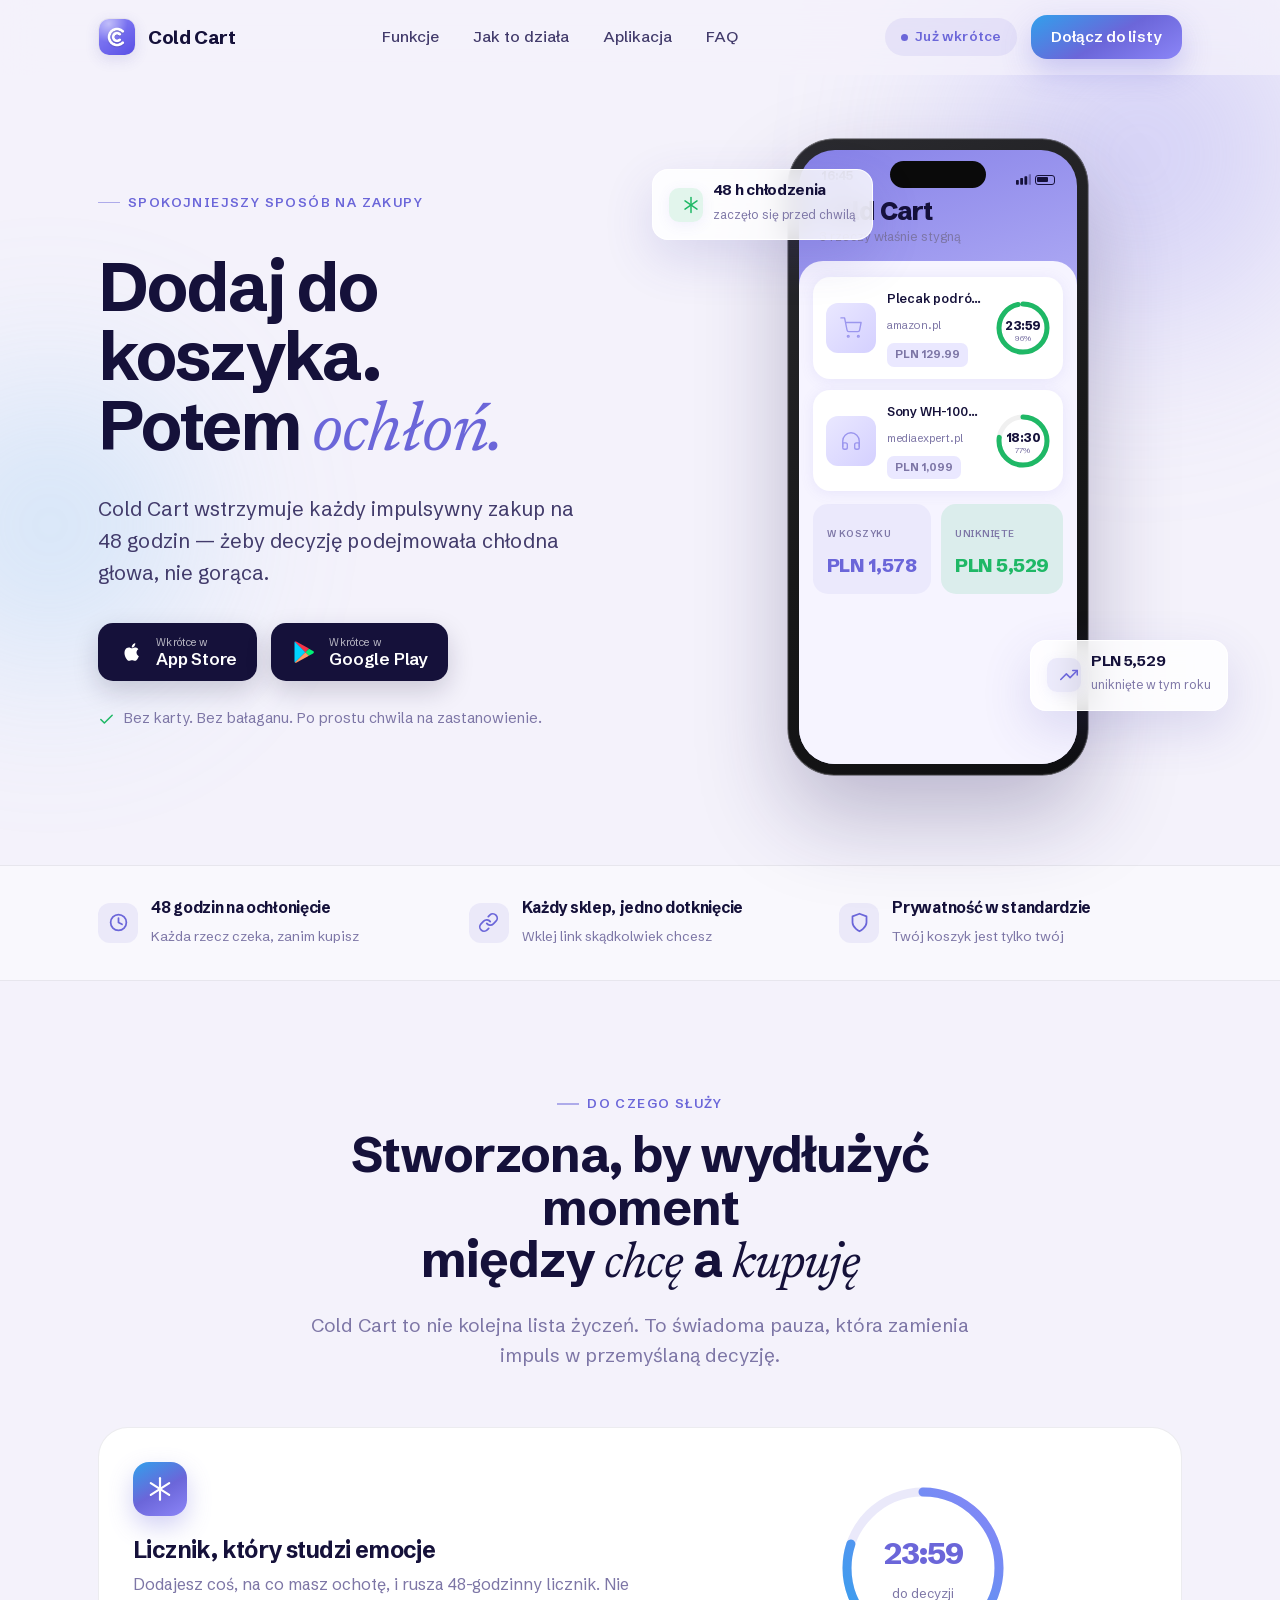
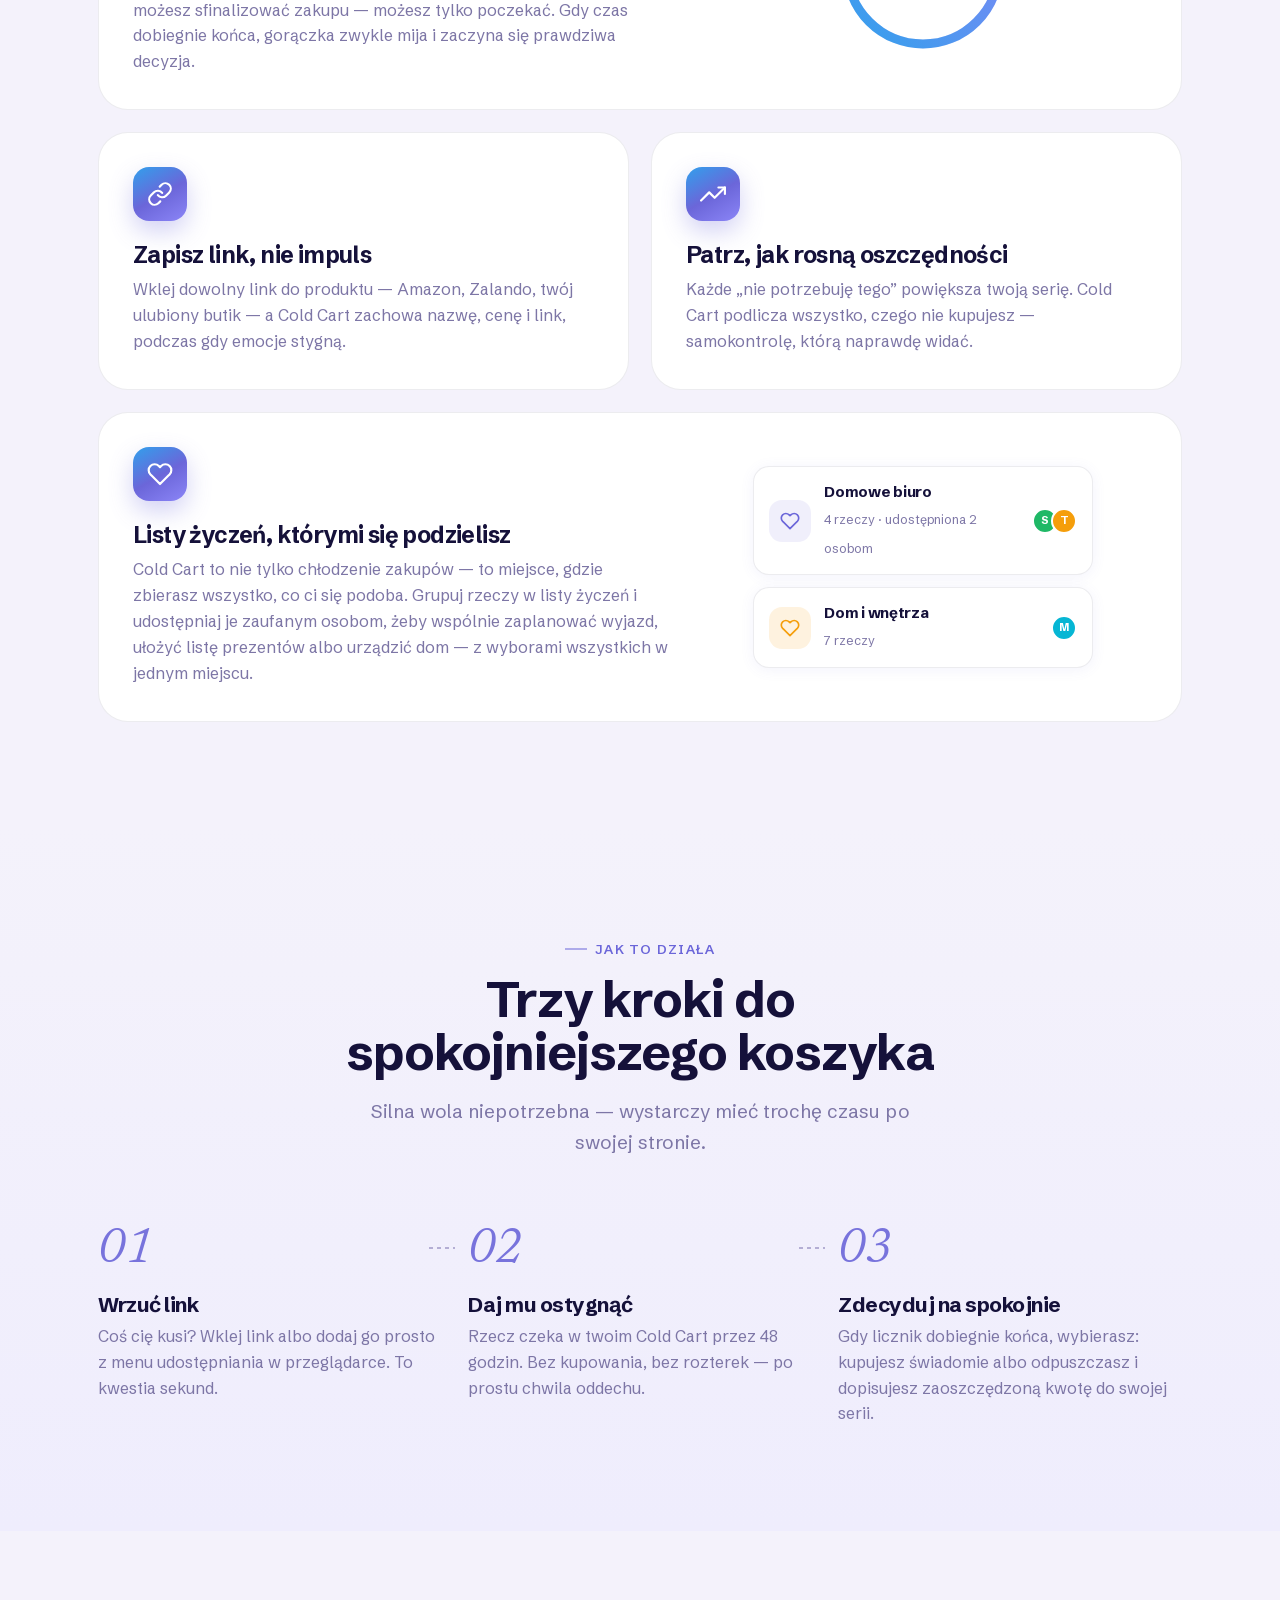
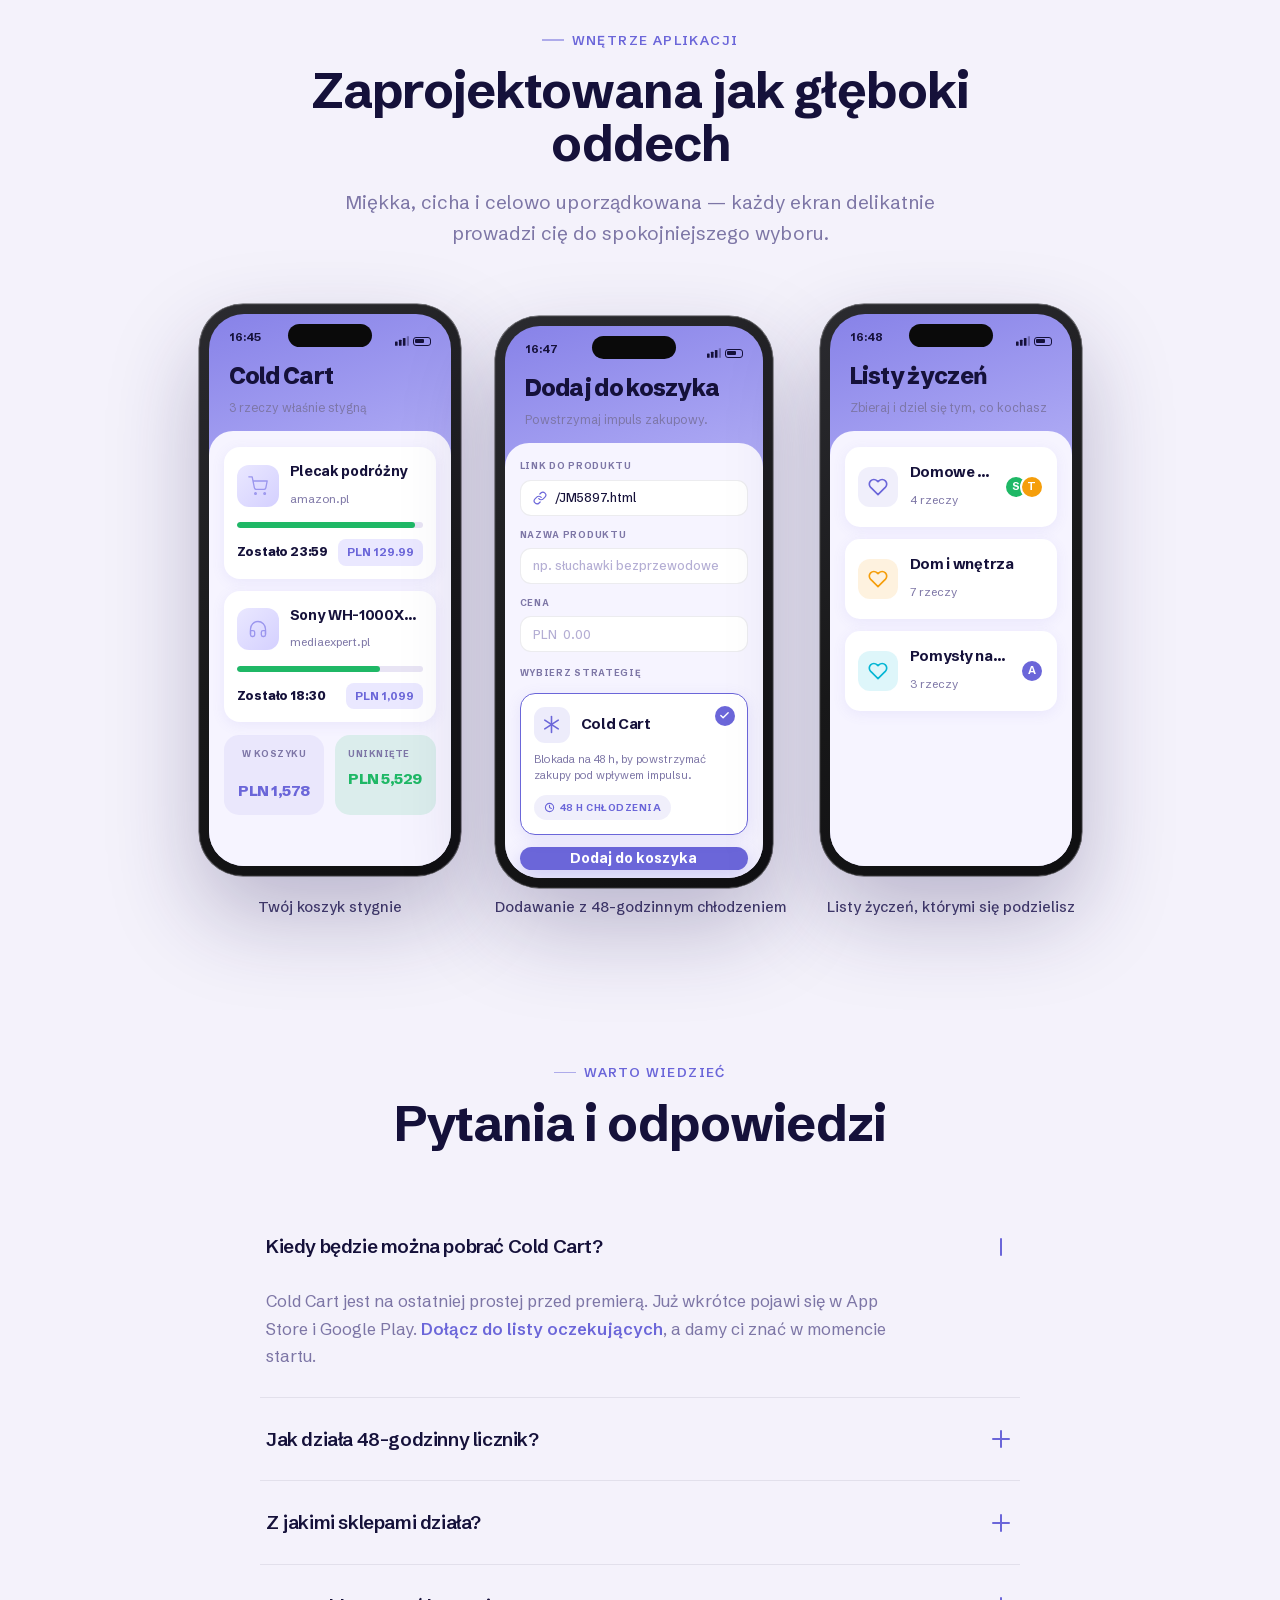
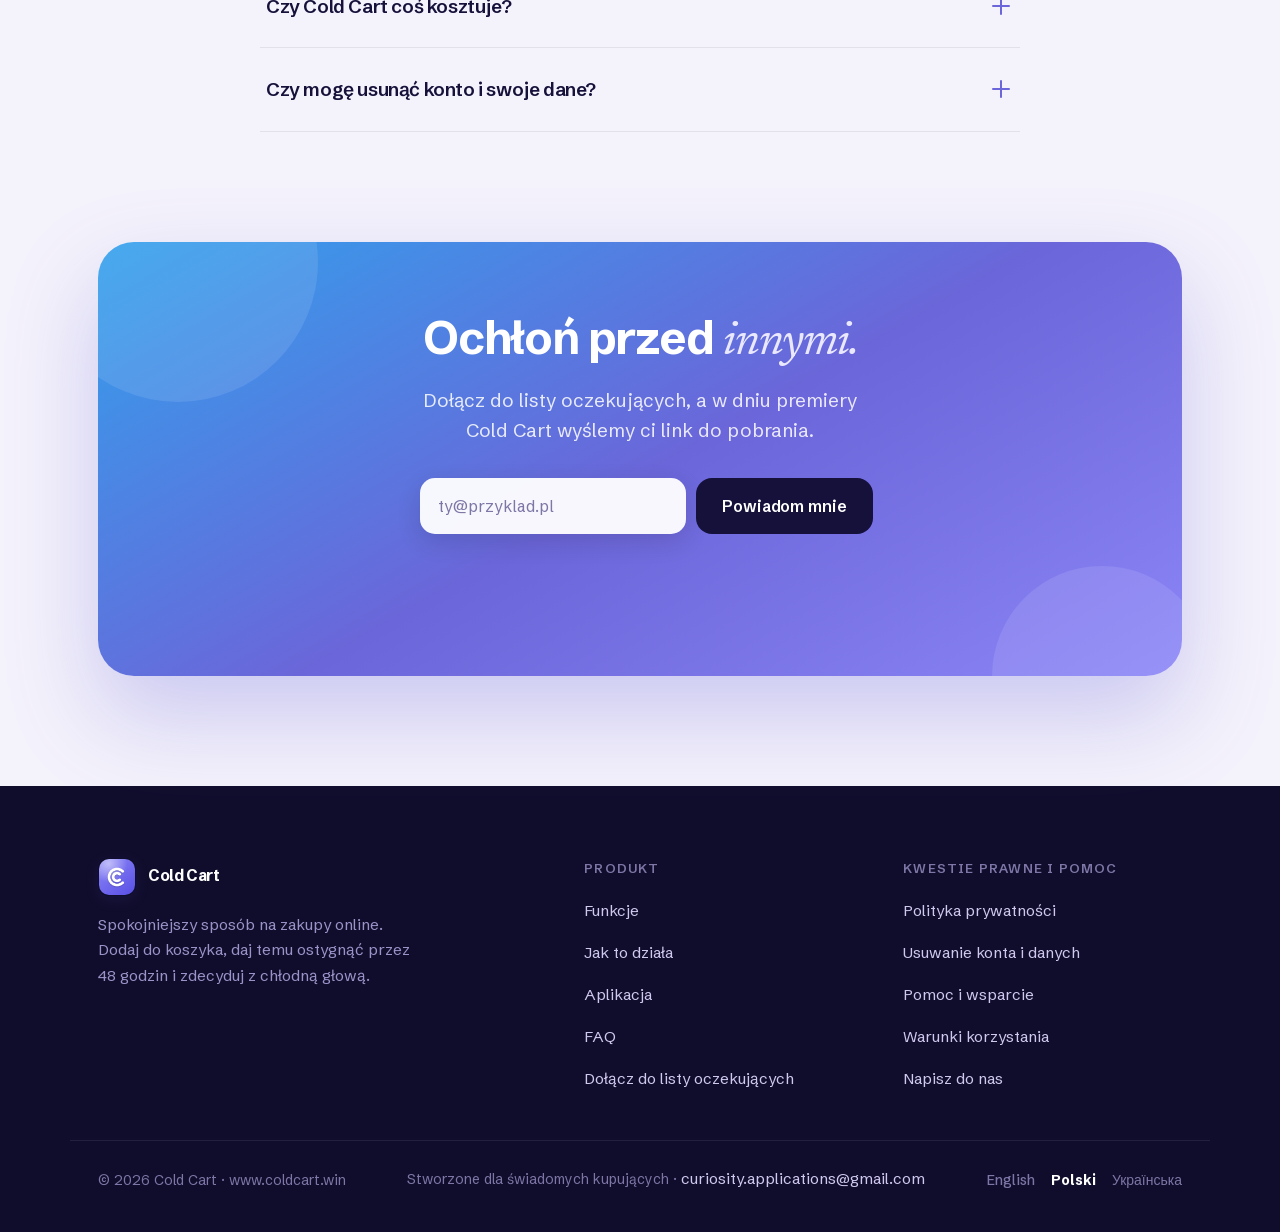
==== commit d10ae014: "Compliance fixes: self-hosted fonts, GDPR legal bases & transfers, age clause - Self-host Newsreader" ====
--- a/pl/index.html
+++ b/pl/index.html
@@ -22,9 +22,7 @@
 <meta property="og:image" content="https://coldcart.win/assets/app-icon.png">
 <meta name="twitter:card" content="summary_large_image">
 
-<link rel="preconnect" href="https://fonts.googleapis.com">
-<link rel="preconnect" href="https://fonts.gstatic.com" crossorigin>
-<link href="https://fonts.googleapis.com/css2?family=Newsreader:ital,wght@1,300;1,400&family=Schibsted+Grotesk:wght@400;500;600;700;800&display=swap" rel="stylesheet">
+<link rel="stylesheet" href="/assets/fonts.css">
 
 <link rel="stylesheet" href="/assets/landing.css">
 </head>
--- a/assets/fonts.css
+++ b/assets/fonts.css
@@ -0,0 +1,145 @@
+/* Cold Cart — self-hosted web fonts (no third-party requests) */
+/* vietnamese */
+@font-face {
+  font-family: 'Newsreader';
+  font-style: italic;
+  font-weight: 300;
+  font-display: swap;
+  src: url(/assets/fonts/newsreader-italic-300-vietnamese.woff2) format('woff2');
+  unicode-range: U+0102-0103, U+0110-0111, U+0128-0129, U+0168-0169, U+01A0-01A1, U+01AF-01B0, U+0300-0301, U+0303-0304, U+0308-0309, U+0323, U+0329, U+1EA0-1EF9, U+20AB;
+}
+/* latin-ext */
+@font-face {
+  font-family: 'Newsreader';
+  font-style: italic;
+  font-weight: 300;
+  font-display: swap;
+  src: url(/assets/fonts/newsreader-italic-300-latin-ext.woff2) format('woff2');
+  unicode-range: U+0100-02BA, U+02BD-02C5, U+02C7-02CC, U+02CE-02D7, U+02DD-02FF, U+0304, U+0308, U+0329, U+1D00-1DBF, U+1E00-1E9F, U+1EF2-1EFF, U+2020, U+20A0-20AB, U+20AD-20C0, U+2113, U+2C60-2C7F, U+A720-A7FF;
+}
+/* latin */
+@font-face {
+  font-family: 'Newsreader';
+  font-style: italic;
+  font-weight: 300;
+  font-display: swap;
+  src: url(/assets/fonts/newsreader-italic-300-latin.woff2) format('woff2');
+  unicode-range: U+0000-00FF, U+0131, U+0152-0153, U+02BB-02BC, U+02C6, U+02DA, U+02DC, U+0304, U+0308, U+0329, U+2000-206F, U+20AC, U+2122, U+2191, U+2193, U+2212, U+2215, U+FEFF, U+FFFD;
+}
+/* vietnamese */
+@font-face {
+  font-family: 'Newsreader';
+  font-style: italic;
+  font-weight: 400;
+  font-display: swap;
+  src: url(/assets/fonts/newsreader-italic-300-vietnamese.woff2) format('woff2');
+  unicode-range: U+0102-0103, U+0110-0111, U+0128-0129, U+0168-0169, U+01A0-01A1, U+01AF-01B0, U+0300-0301, U+0303-0304, U+0308-0309, U+0323, U+0329, U+1EA0-1EF9, U+20AB;
+}
+/* latin-ext */
+@font-face {
+  font-family: 'Newsreader';
+  font-style: italic;
+  font-weight: 400;
+  font-display: swap;
+  src: url(/assets/fonts/newsreader-italic-300-latin-ext.woff2) format('woff2');
+  unicode-range: U+0100-02BA, U+02BD-02C5, U+02C7-02CC, U+02CE-02D7, U+02DD-02FF, U+0304, U+0308, U+0329, U+1D00-1DBF, U+1E00-1E9F, U+1EF2-1EFF, U+2020, U+20A0-20AB, U+20AD-20C0, U+2113, U+2C60-2C7F, U+A720-A7FF;
+}
+/* latin */
+@font-face {
+  font-family: 'Newsreader';
+  font-style: italic;
+  font-weight: 400;
+  font-display: swap;
+  src: url(/assets/fonts/newsreader-italic-300-latin.woff2) format('woff2');
+  unicode-range: U+0000-00FF, U+0131, U+0152-0153, U+02BB-02BC, U+02C6, U+02DA, U+02DC, U+0304, U+0308, U+0329, U+2000-206F, U+20AC, U+2122, U+2191, U+2193, U+2212, U+2215, U+FEFF, U+FFFD;
+}
+/* latin-ext */
+@font-face {
+  font-family: 'Schibsted Grotesk';
+  font-style: normal;
+  font-weight: 400;
+  font-display: swap;
+  src: url(/assets/fonts/schibsted-grotesk-normal-400-latin-ext.woff2) format('woff2');
+  unicode-range: U+0100-02BA, U+02BD-02C5, U+02C7-02CC, U+02CE-02D7, U+02DD-02FF, U+0304, U+0308, U+0329, U+1D00-1DBF, U+1E00-1E9F, U+1EF2-1EFF, U+2020, U+20A0-20AB, U+20AD-20C0, U+2113, U+2C60-2C7F, U+A720-A7FF;
+}
+/* latin */
+@font-face {
+  font-family: 'Schibsted Grotesk';
+  font-style: normal;
+  font-weight: 400;
+  font-display: swap;
+  src: url(/assets/fonts/schibsted-grotesk-normal-400-latin.woff2) format('woff2');
+  unicode-range: U+0000-00FF, U+0131, U+0152-0153, U+02BB-02BC, U+02C6, U+02DA, U+02DC, U+0304, U+0308, U+0329, U+2000-206F, U+20AC, U+2122, U+2191, U+2193, U+2212, U+2215, U+FEFF, U+FFFD;
+}
+/* latin-ext */
+@font-face {
+  font-family: 'Schibsted Grotesk';
+  font-style: normal;
+  font-weight: 500;
+  font-display: swap;
+  src: url(/assets/fonts/schibsted-grotesk-normal-400-latin-ext.woff2) format('woff2');
+  unicode-range: U+0100-02BA, U+02BD-02C5, U+02C7-02CC, U+02CE-02D7, U+02DD-02FF, U+0304, U+0308, U+0329, U+1D00-1DBF, U+1E00-1E9F, U+1EF2-1EFF, U+2020, U+20A0-20AB, U+20AD-20C0, U+2113, U+2C60-2C7F, U+A720-A7FF;
+}
+/* latin */
+@font-face {
+  font-family: 'Schibsted Grotesk';
+  font-style: normal;
+  font-weight: 500;
+  font-display: swap;
+  src: url(/assets/fonts/schibsted-grotesk-normal-400-latin.woff2) format('woff2');
+  unicode-range: U+0000-00FF, U+0131, U+0152-0153, U+02BB-02BC, U+02C6, U+02DA, U+02DC, U+0304, U+0308, U+0329, U+2000-206F, U+20AC, U+2122, U+2191, U+2193, U+2212, U+2215, U+FEFF, U+FFFD;
+}
+/* latin-ext */
+@font-face {
+  font-family: 'Schibsted Grotesk';
+  font-style: normal;
+  font-weight: 600;
+  font-display: swap;
+  src: url(/assets/fonts/schibsted-grotesk-normal-400-latin-ext.woff2) format('woff2');
+  unicode-range: U+0100-02BA, U+02BD-02C5, U+02C7-02CC, U+02CE-02D7, U+02DD-02FF, U+0304, U+0308, U+0329, U+1D00-1DBF, U+1E00-1E9F, U+1EF2-1EFF, U+2020, U+20A0-20AB, U+20AD-20C0, U+2113, U+2C60-2C7F, U+A720-A7FF;
+}
+/* latin */
+@font-face {
+  font-family: 'Schibsted Grotesk';
+  font-style: normal;
+  font-weight: 600;
+  font-display: swap;
+  src: url(/assets/fonts/schibsted-grotesk-normal-400-latin.woff2) format('woff2');
+  unicode-range: U+0000-00FF, U+0131, U+0152-0153, U+02BB-02BC, U+02C6, U+02DA, U+02DC, U+0304, U+0308, U+0329, U+2000-206F, U+20AC, U+2122, U+2191, U+2193, U+2212, U+2215, U+FEFF, U+FFFD;
+}
+/* latin-ext */
+@font-face {
+  font-family: 'Schibsted Grotesk';
+  font-style: normal;
+  font-weight: 700;
+  font-display: swap;
+  src: url(/assets/fonts/schibsted-grotesk-normal-400-latin-ext.woff2) format('woff2');
+  unicode-range: U+0100-02BA, U+02BD-02C5, U+02C7-02CC, U+02CE-02D7, U+02DD-02FF, U+0304, U+0308, U+0329, U+1D00-1DBF, U+1E00-1E9F, U+1EF2-1EFF, U+2020, U+20A0-20AB, U+20AD-20C0, U+2113, U+2C60-2C7F, U+A720-A7FF;
+}
+/* latin */
+@font-face {
+  font-family: 'Schibsted Grotesk';
+  font-style: normal;
+  font-weight: 700;
+  font-display: swap;
+  src: url(/assets/fonts/schibsted-grotesk-normal-400-latin.woff2) format('woff2');
+  unicode-range: U+0000-00FF, U+0131, U+0152-0153, U+02BB-02BC, U+02C6, U+02DA, U+02DC, U+0304, U+0308, U+0329, U+2000-206F, U+20AC, U+2122, U+2191, U+2193, U+2212, U+2215, U+FEFF, U+FFFD;
+}
+/* latin-ext */
+@font-face {
+  font-family: 'Schibsted Grotesk';
+  font-style: normal;
+  font-weight: 800;
+  font-display: swap;
+  src: url(/assets/fonts/schibsted-grotesk-normal-400-latin-ext.woff2) format('woff2');
+  unicode-range: U+0100-02BA, U+02BD-02C5, U+02C7-02CC, U+02CE-02D7, U+02DD-02FF, U+0304, U+0308, U+0329, U+1D00-1DBF, U+1E00-1E9F, U+1EF2-1EFF, U+2020, U+20A0-20AB, U+20AD-20C0, U+2113, U+2C60-2C7F, U+A720-A7FF;
+}
+/* latin */
+@font-face {
+  font-family: 'Schibsted Grotesk';
+  font-style: normal;
+  font-weight: 800;
+  font-display: swap;
+  src: url(/assets/fonts/schibsted-grotesk-normal-400-latin.woff2) format('woff2');
+  unicode-range: U+0000-00FF, U+0131, U+0152-0153, U+02BB-02BC, U+02C6, U+02DA, U+02DC, U+0304, U+0308, U+0329, U+2000-206F, U+20AC, U+2122, U+2191, U+2193, U+2212, U+2215, U+FEFF, U+FFFD;
+}
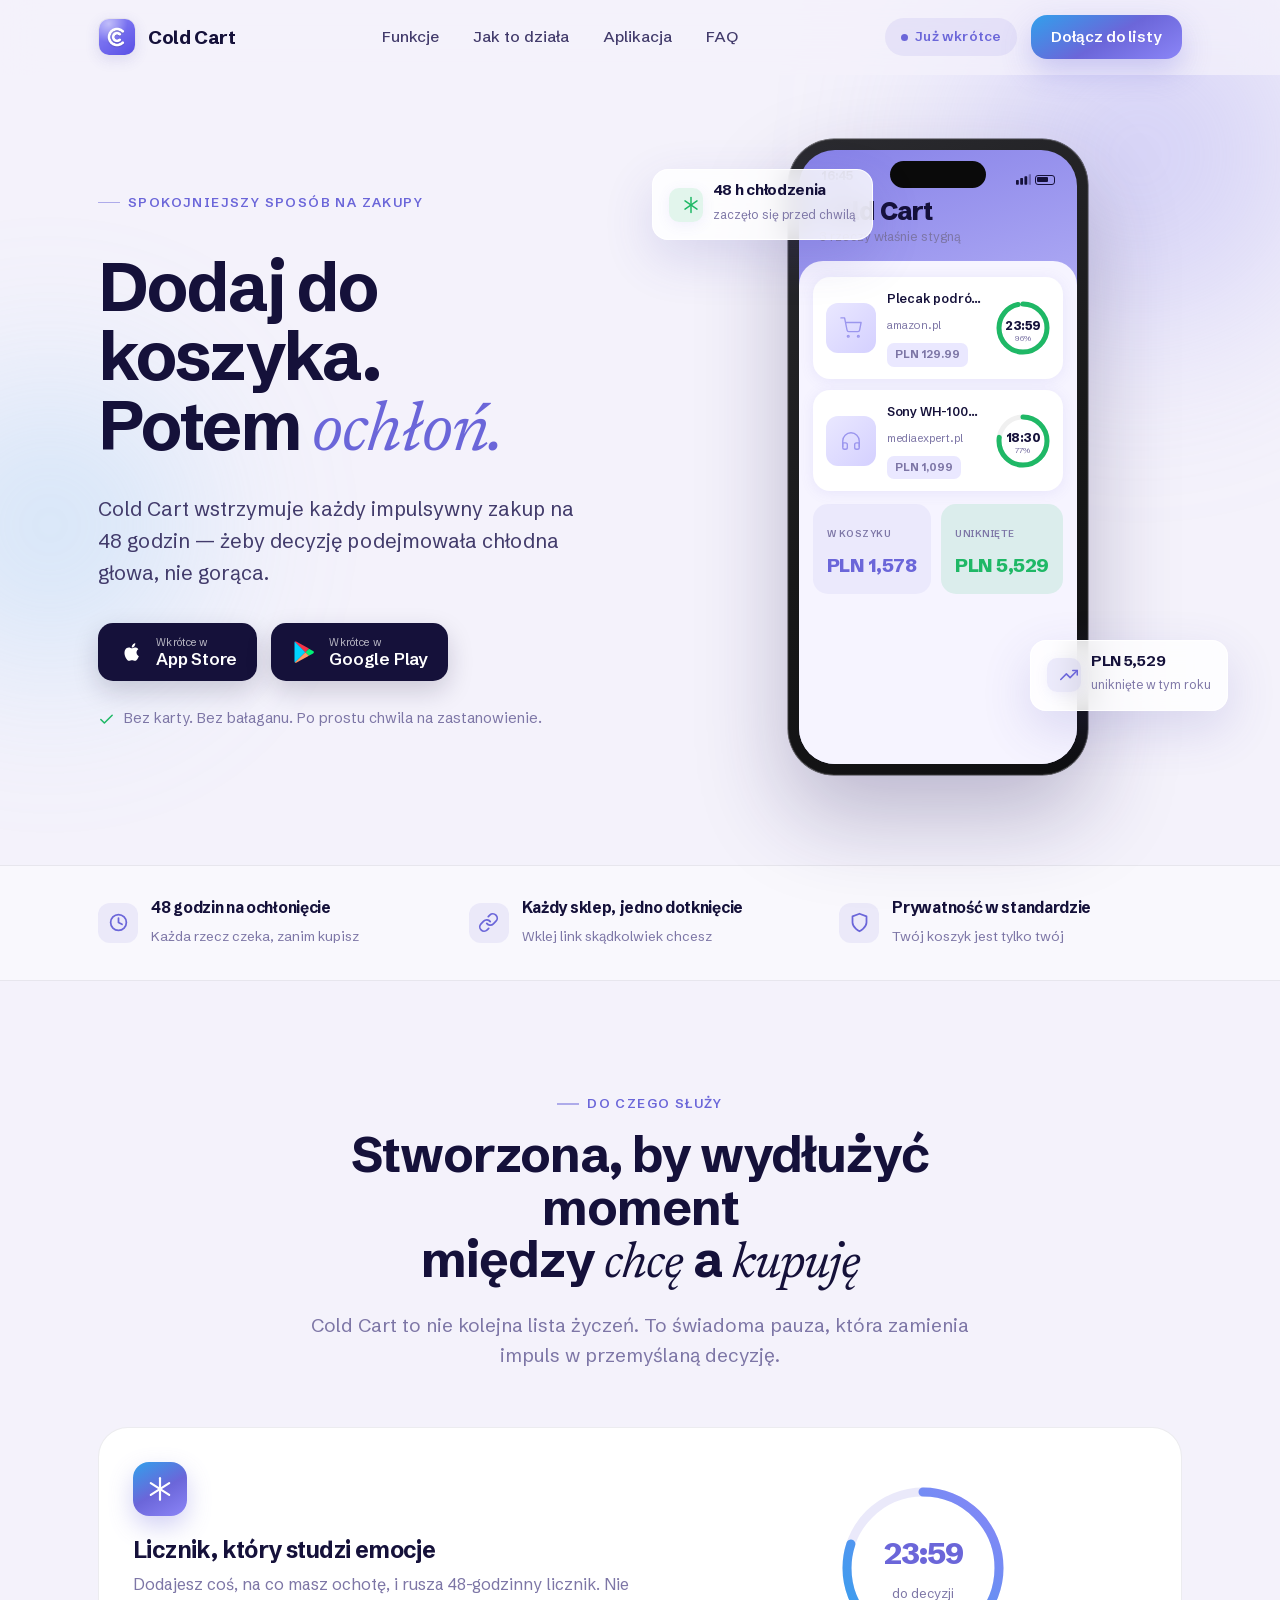
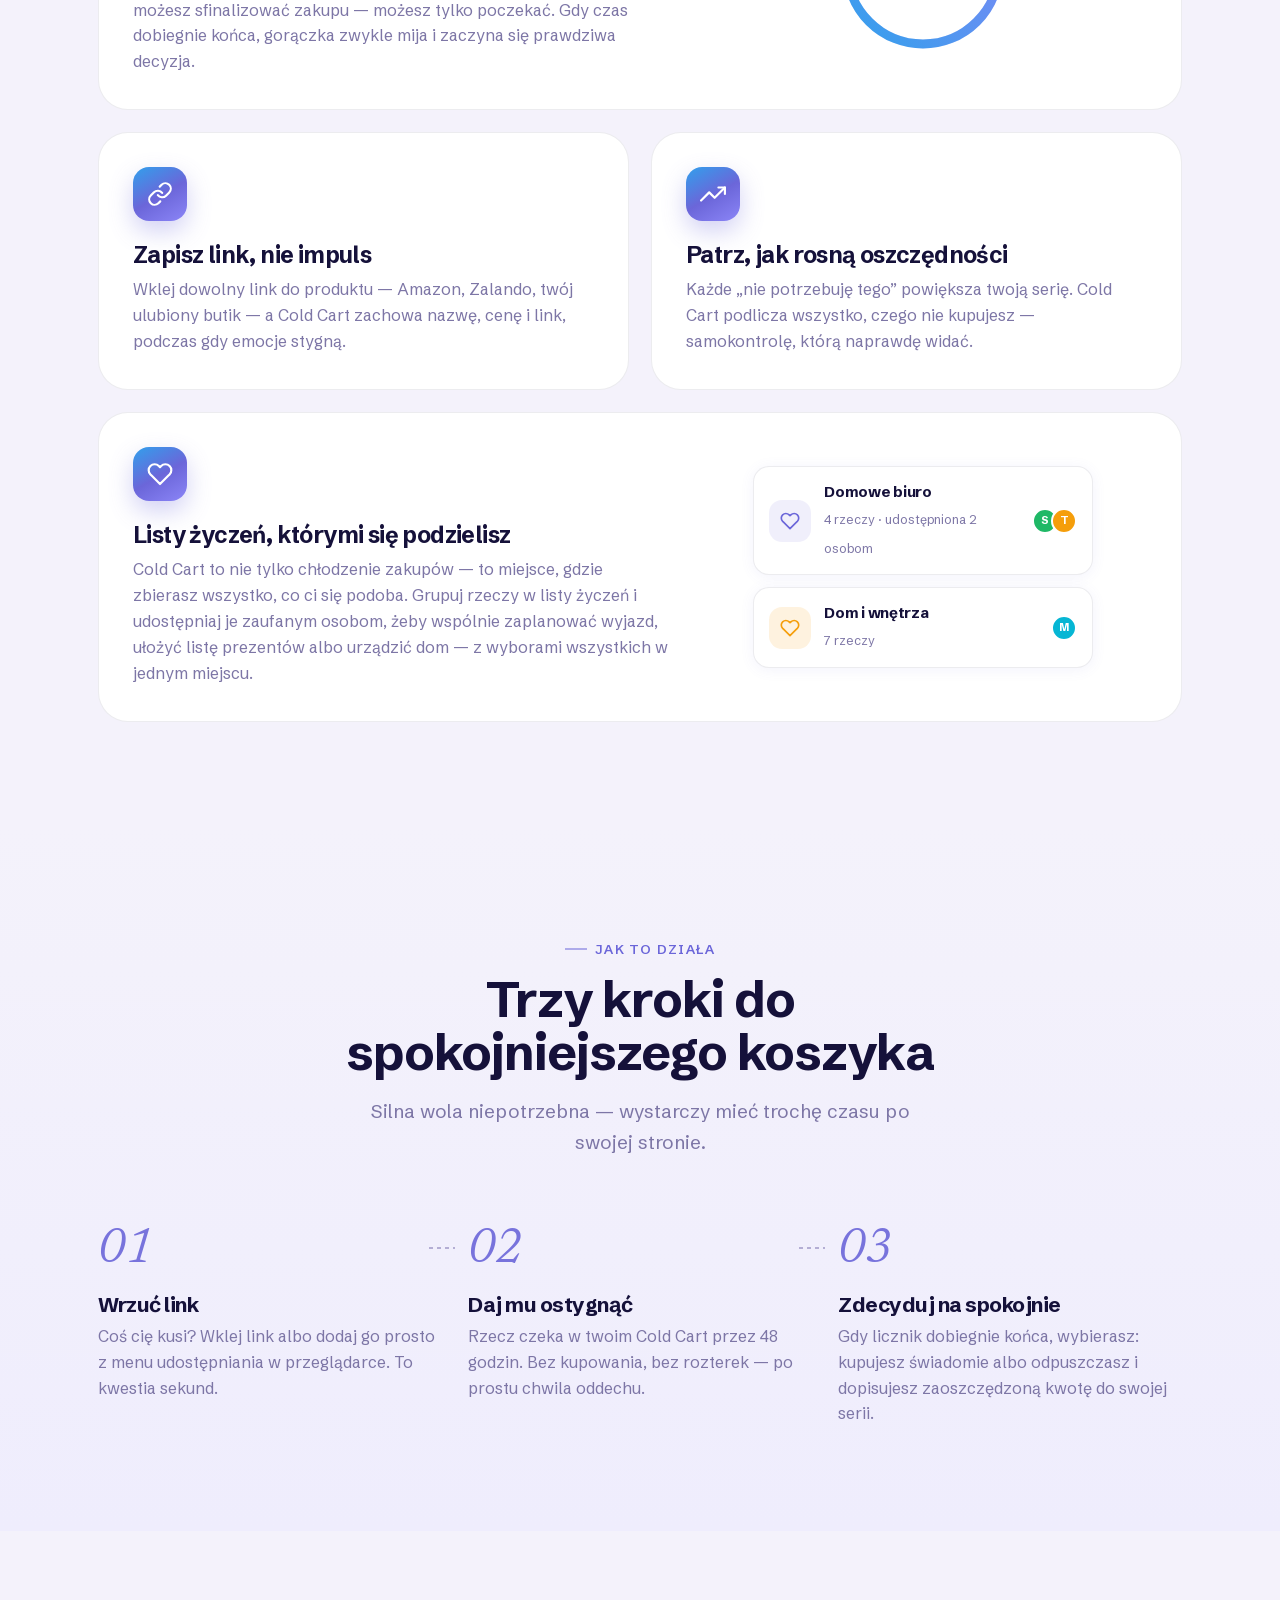
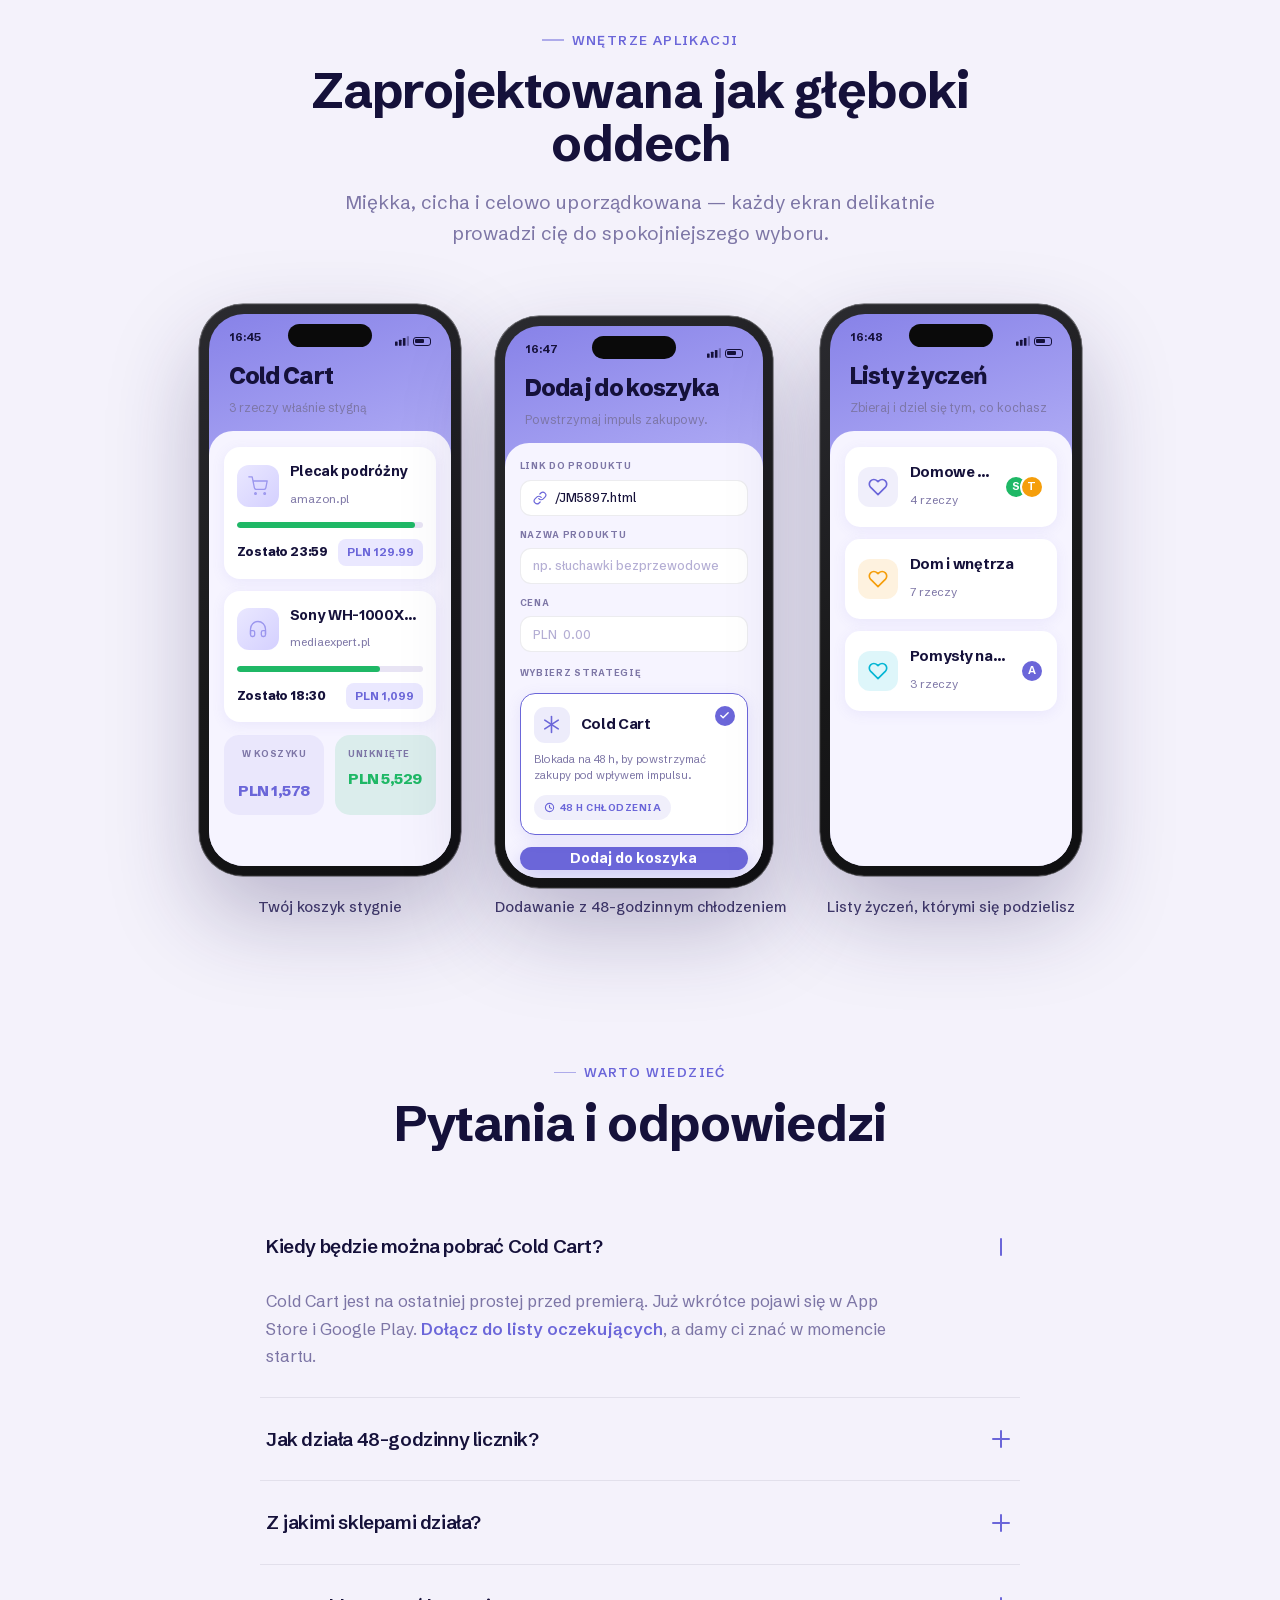
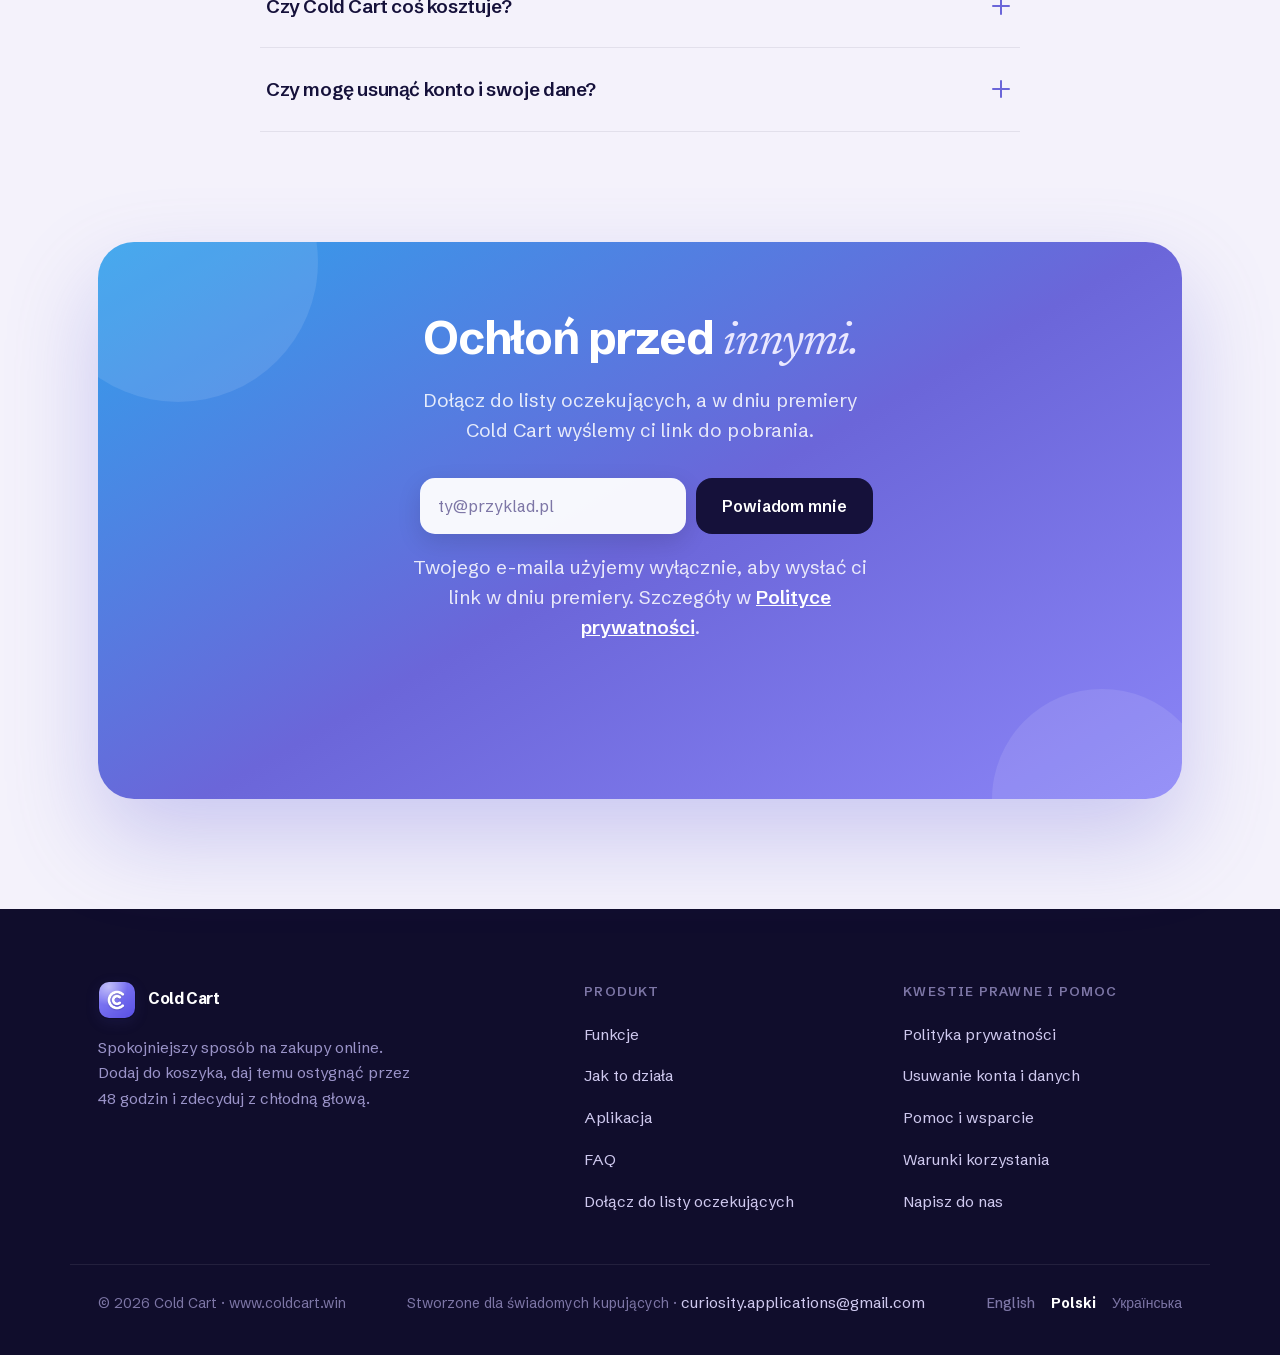
==== commit c7f5e882: "Wire waitlist form for a real backend endpoint - landing.js POSTs {email, locale, source} as JSON to" ====
--- a/pl/index.html
+++ b/pl/index.html
@@ -385,10 +385,11 @@
     <div class="cta-inner reveal">
       <h2>Ochłoń przed <span class="serif">innymi.</span></h2>
       <p>Dołącz do listy oczekujących, a w dniu premiery Cold Cart wyślemy ci link do pobrania.</p>
-      <form class="signup" id="signup" novalidate data-msg-invalid="Podaj prawidłowy adres e-mail." data-msg-ok="Jesteś na liście — napiszemy, gdy tylko Cold Cart wystartuje. ❄️">
+      <form class="signup" id="signup" novalidate data-msg-invalid="Podaj prawidłowy adres e-mail." data-msg-ok="Jesteś na liście — napiszemy, gdy tylko Cold Cart wystartuje. ❄️" data-msg-error="Coś poszło nie tak — spróbuj ponownie za chwilę.">
         <input type="email" id="email" placeholder="ty@przyklad.pl" aria-label="Adres e-mail" required>
         <button type="submit" class="btn">Powiadom mnie</button>
       </form>
+      <p class="cta-consent">Twojego e-maila użyjemy wyłącznie, aby wysłać ci link w dniu premiery. Szczegóły w <a href="privacy.html">Polityce prywatności</a>.</p>
       <p class="cta-msg" id="cta-msg"></p>
     </div>
   </div>
--- a/assets/landing.css
+++ b/assets/landing.css
@@ -290,6 +290,8 @@
 .signup .btn{height:56px;background:#15113a;color:#fff;flex-shrink:0}
 .signup .btn:hover{background:#000;transform:translateY(-2px)}
 .cta-msg{color:#fff;font-size:14.5px;margin-top:16px;min-height:20px;position:relative;z-index:2;font-weight:500}
+.cta-consent{color:rgba(255,255,255,.72);font-size:13px;margin-top:12px;position:relative;z-index:2}
+.cta-consent a{color:#fff;text-decoration:underline;font-weight:600}
 
 /* RESPONSIVE */
 @media (max-width:980px){
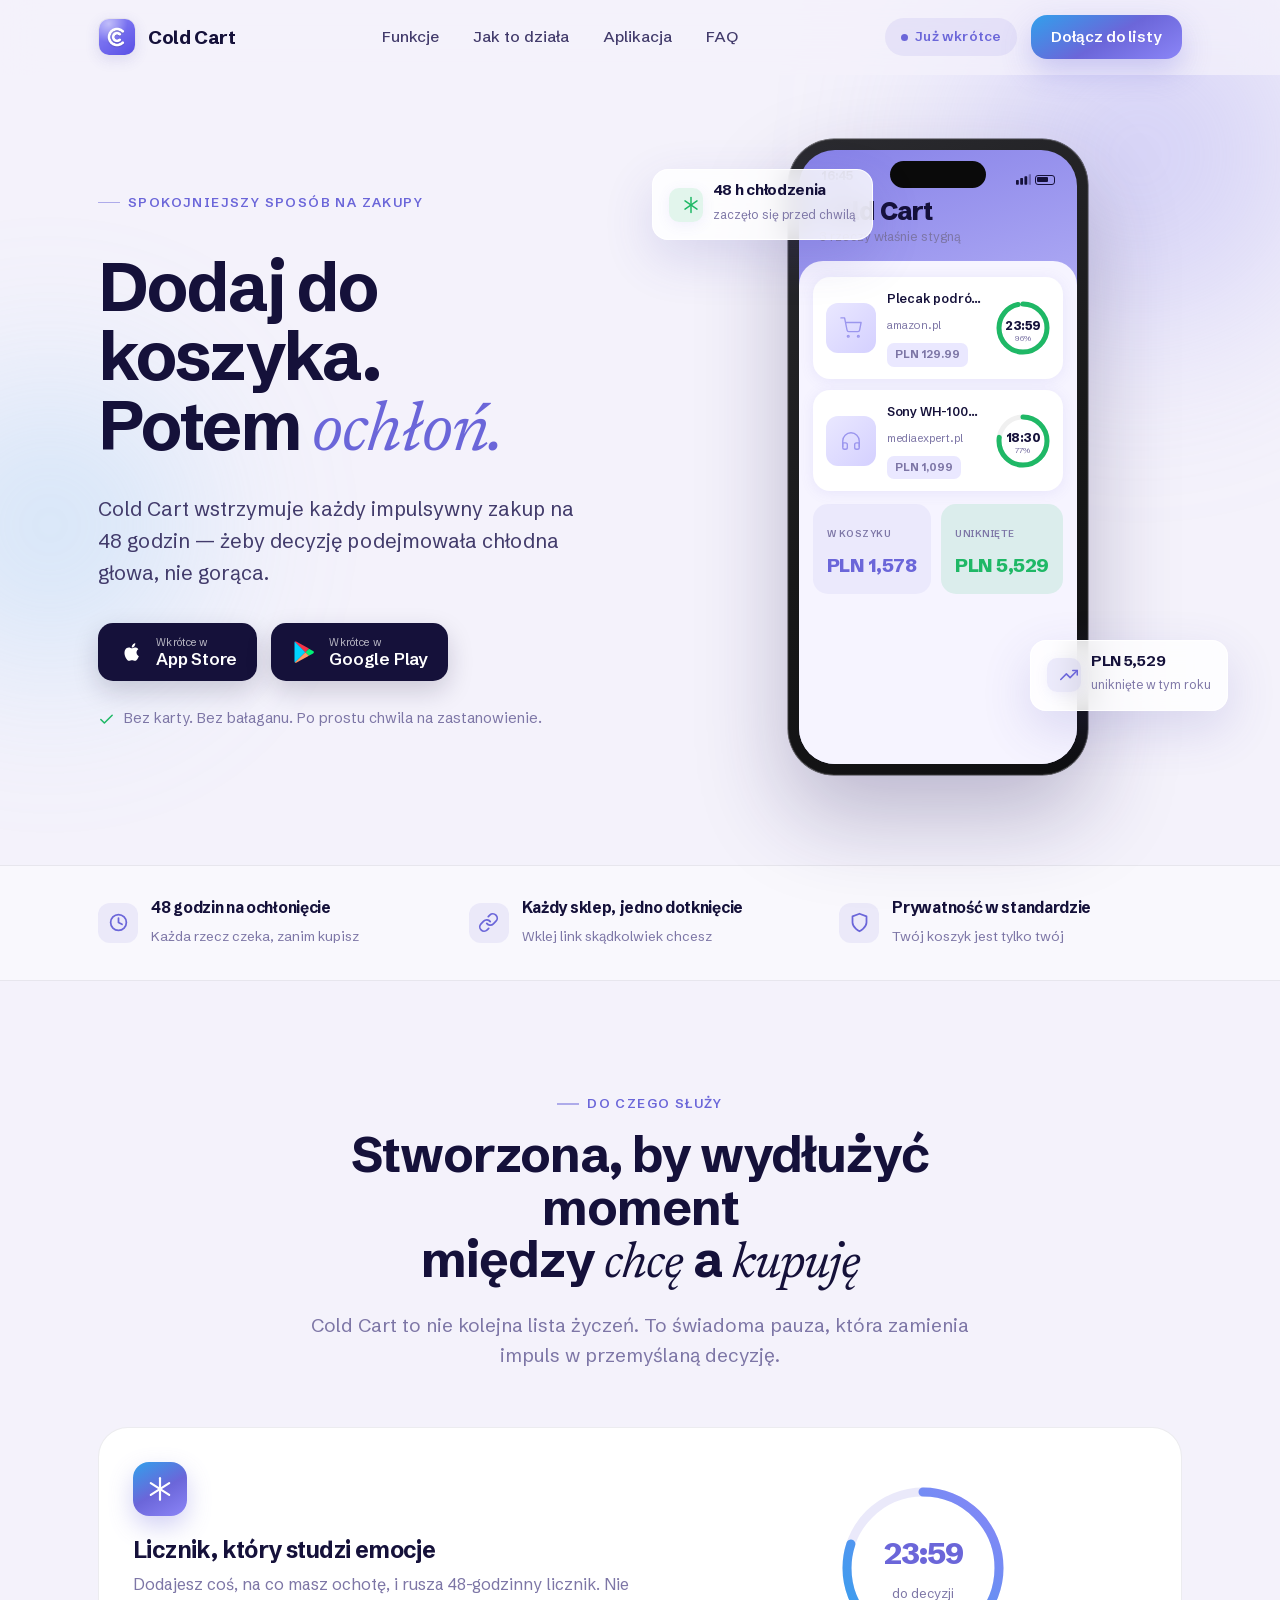
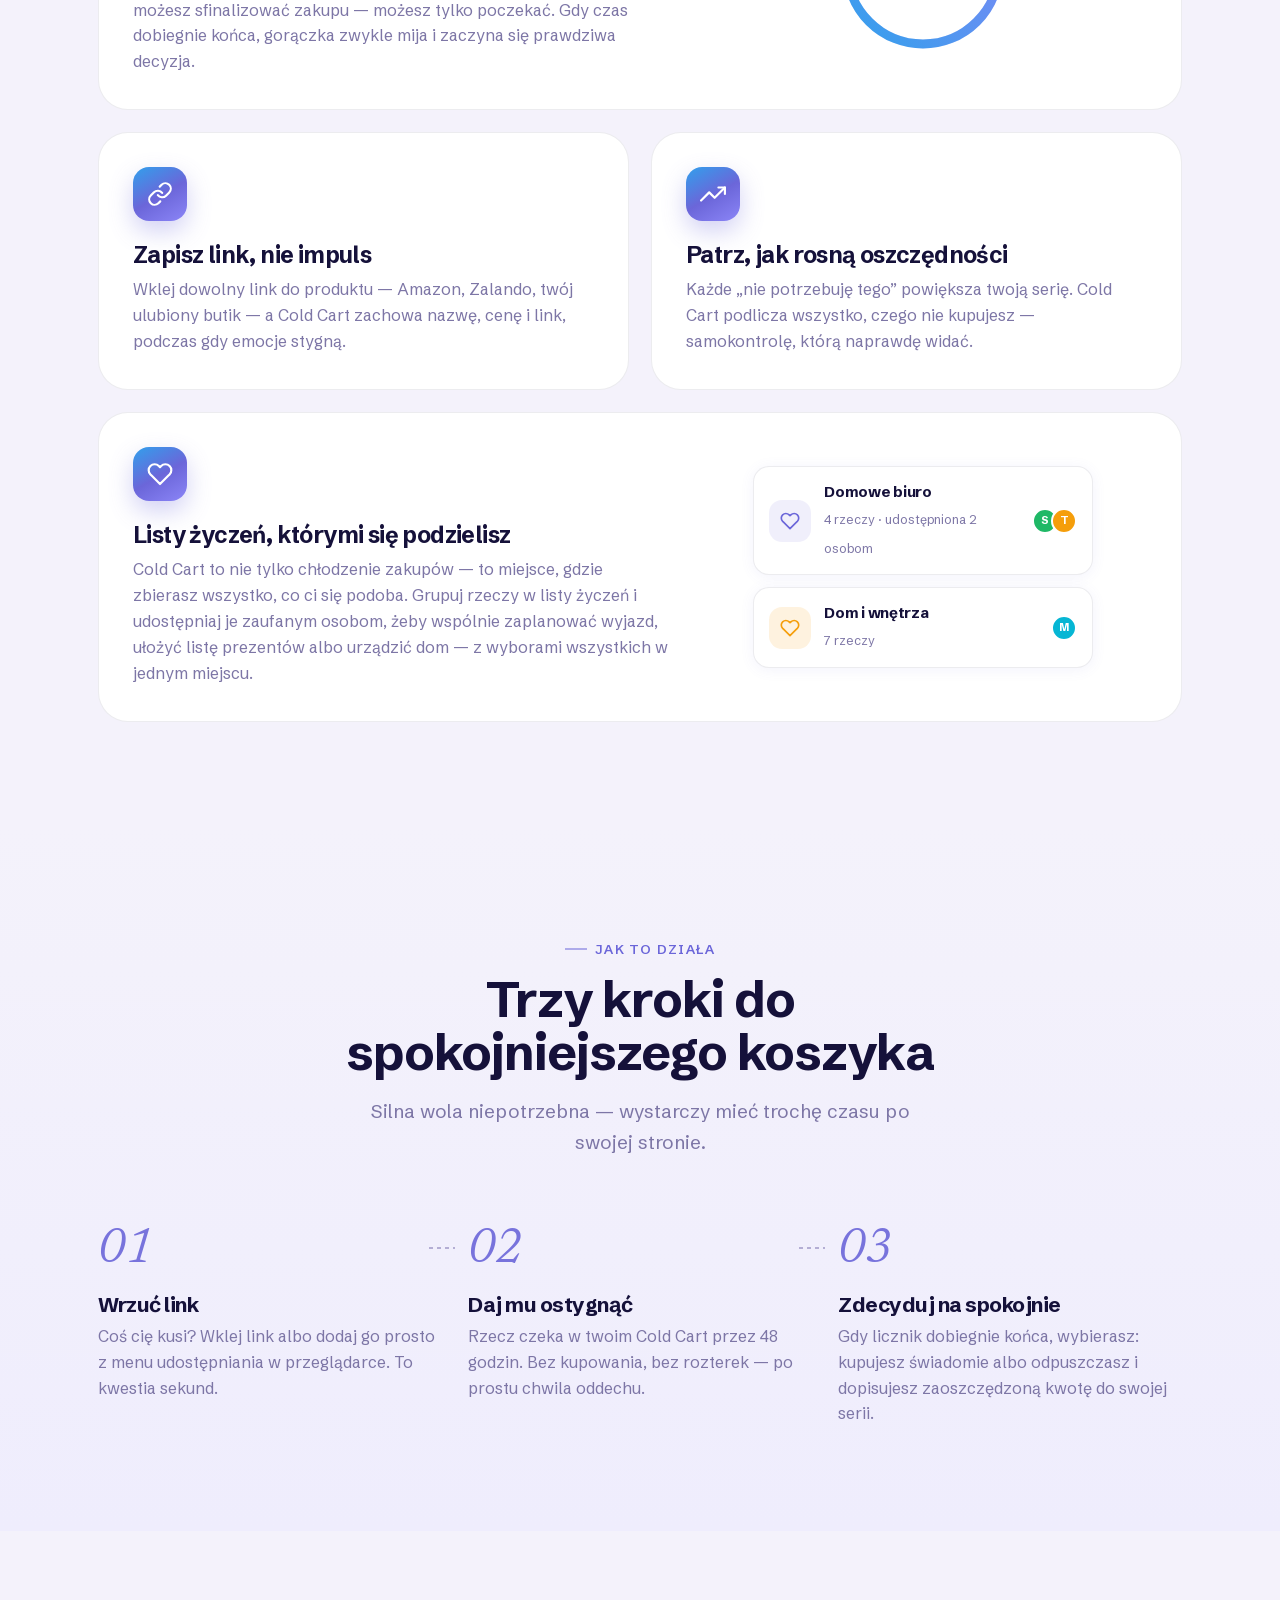
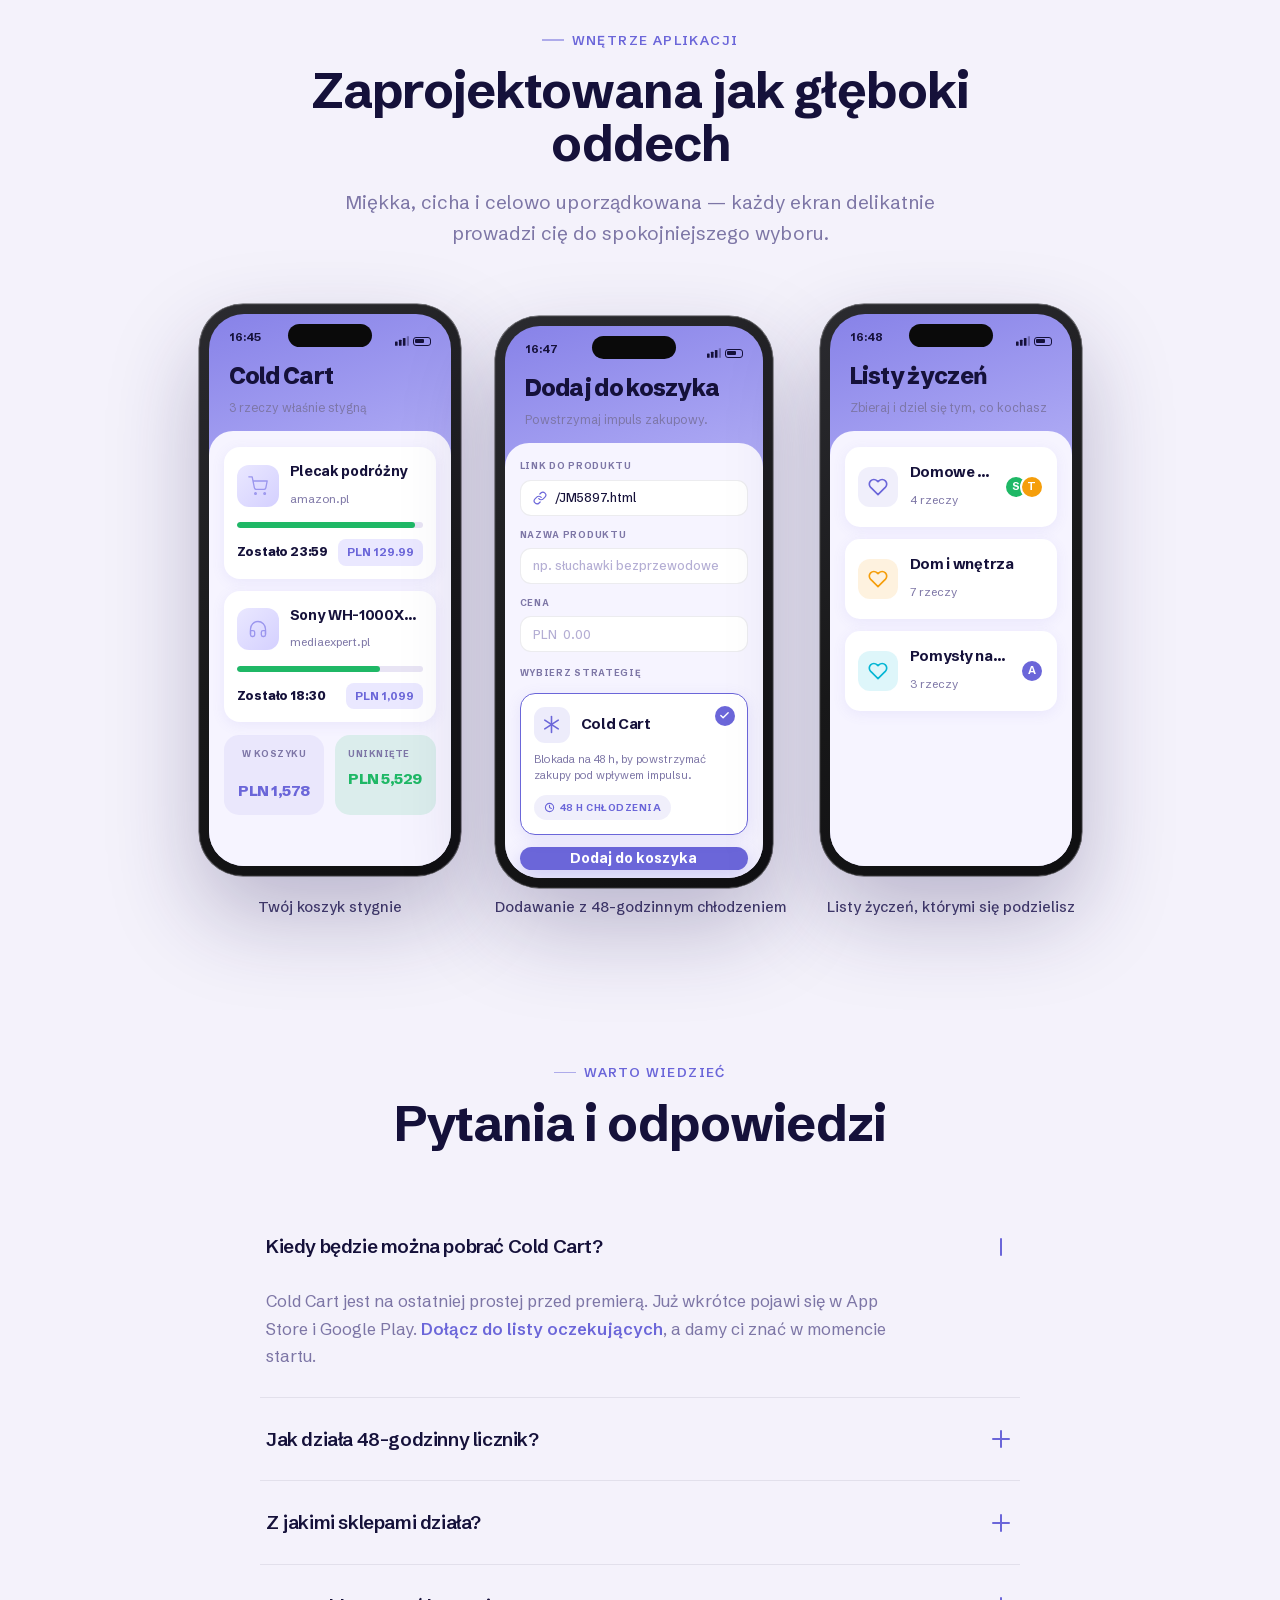
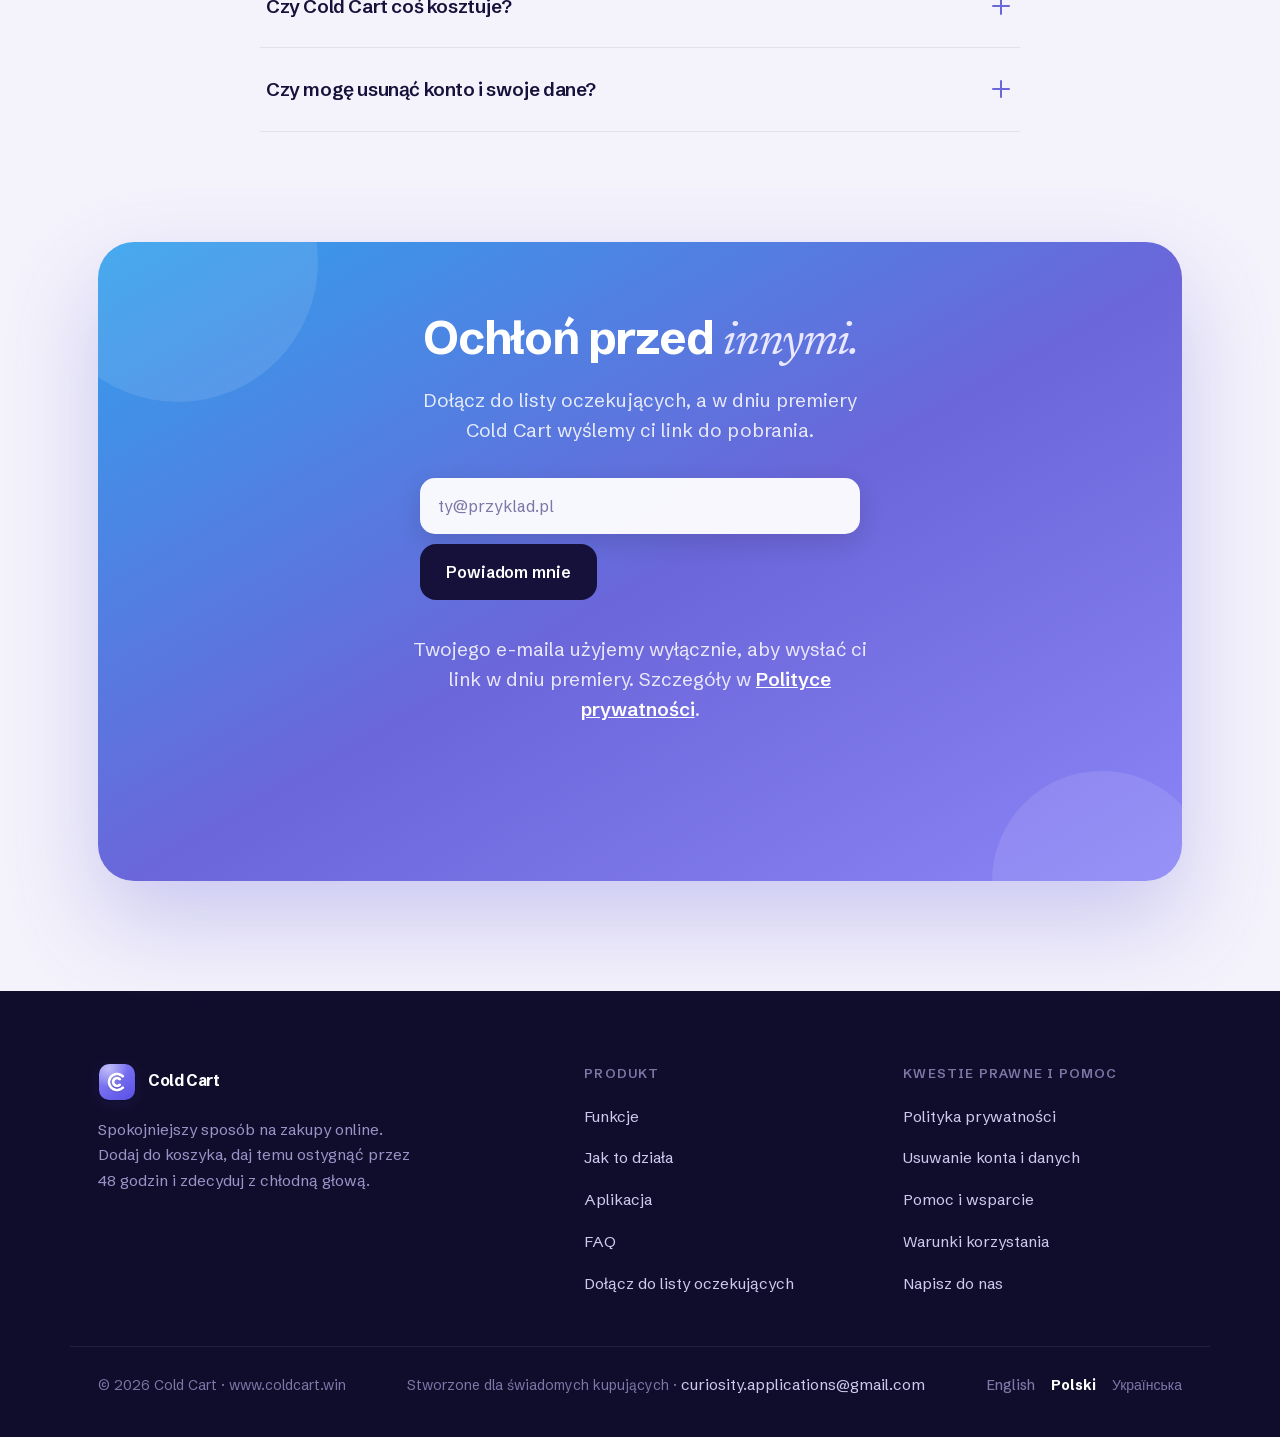
==== commit 6a16a308: "Connect waitlist form to api.coldcart.win with Cloudflare Turnstile - Turnstile widget (per-locale l" ====
--- a/pl/index.html
+++ b/pl/index.html
@@ -385,9 +385,10 @@
     <div class="cta-inner reveal">
       <h2>Ochłoń przed <span class="serif">innymi.</span></h2>
       <p>Dołącz do listy oczekujących, a w dniu premiery Cold Cart wyślemy ci link do pobrania.</p>
-      <form class="signup" id="signup" novalidate data-msg-invalid="Podaj prawidłowy adres e-mail." data-msg-ok="Jesteś na liście — napiszemy, gdy tylko Cold Cart wystartuje. ❄️" data-msg-error="Coś poszło nie tak — spróbuj ponownie za chwilę.">
+      <form class="signup" id="signup" novalidate data-msg-invalid="Podaj prawidłowy adres e-mail." data-msg-ok="Jesteś na liście — napiszemy, gdy tylko Cold Cart wystartuje. ❄️" data-msg-error="Coś poszło nie tak — spróbuj ponownie za chwilę." data-endpoint="https://api.coldcart.win/waitlist">
         <input type="email" id="email" placeholder="ty@przyklad.pl" aria-label="Adres e-mail" required>
         <button type="submit" class="btn">Powiadom mnie</button>
+        <div class="cf-turnstile" data-sitekey="0x4AAAAAAD9eCBvhB93qxwYe" data-language="pl"></div>
       </form>
       <p class="cta-consent">Twojego e-maila użyjemy wyłącznie, aby wysłać ci link w dniu premiery. Szczegóły w <a href="privacy.html">Polityce prywatności</a>.</p>
       <p class="cta-msg" id="cta-msg"></p>
@@ -430,6 +431,7 @@
   </div>
 </footer>
 
+<script src="https://challenges.cloudflare.com/turnstile/v0/api.js" async defer></script>
 <script src="/assets/landing.js" defer></script>
 <script src="/assets/locales.js" defer></script>
 </body>
--- a/assets/landing.css
+++ b/assets/landing.css
@@ -284,7 +284,8 @@
 .cta-inner h2{color:#fff;font-size:clamp(30px,4vw,46px);position:relative;z-index:2;text-wrap:balance}
 .cta-inner h2 .serif{color:#eae8ff}
 .cta-inner p{color:rgba(255,255,255,.85);font-size:19px;margin:18px auto 32px;max-width:480px;position:relative;z-index:2}
-.signup{display:flex;gap:10px;max-width:440px;margin:0 auto;position:relative;z-index:2}
+.signup{display:flex;flex-wrap:wrap;gap:10px;max-width:440px;margin:0 auto;position:relative;z-index:2}
+.signup .cf-turnstile{flex-basis:100%;display:flex;justify-content:center;margin-top:6px;min-height:0}
 .signup input{flex:1;height:56px;border:none;border-radius:15px;padding:0 18px;font-family:inherit;font-size:16px;background:rgba(255,255,255,.95);color:var(--ink);outline:none;box-shadow:0 8px 24px rgba(0,0,0,.12)}
 .signup input::placeholder{color:var(--muted)}
 .signup .btn{height:56px;background:#15113a;color:#fff;flex-shrink:0}
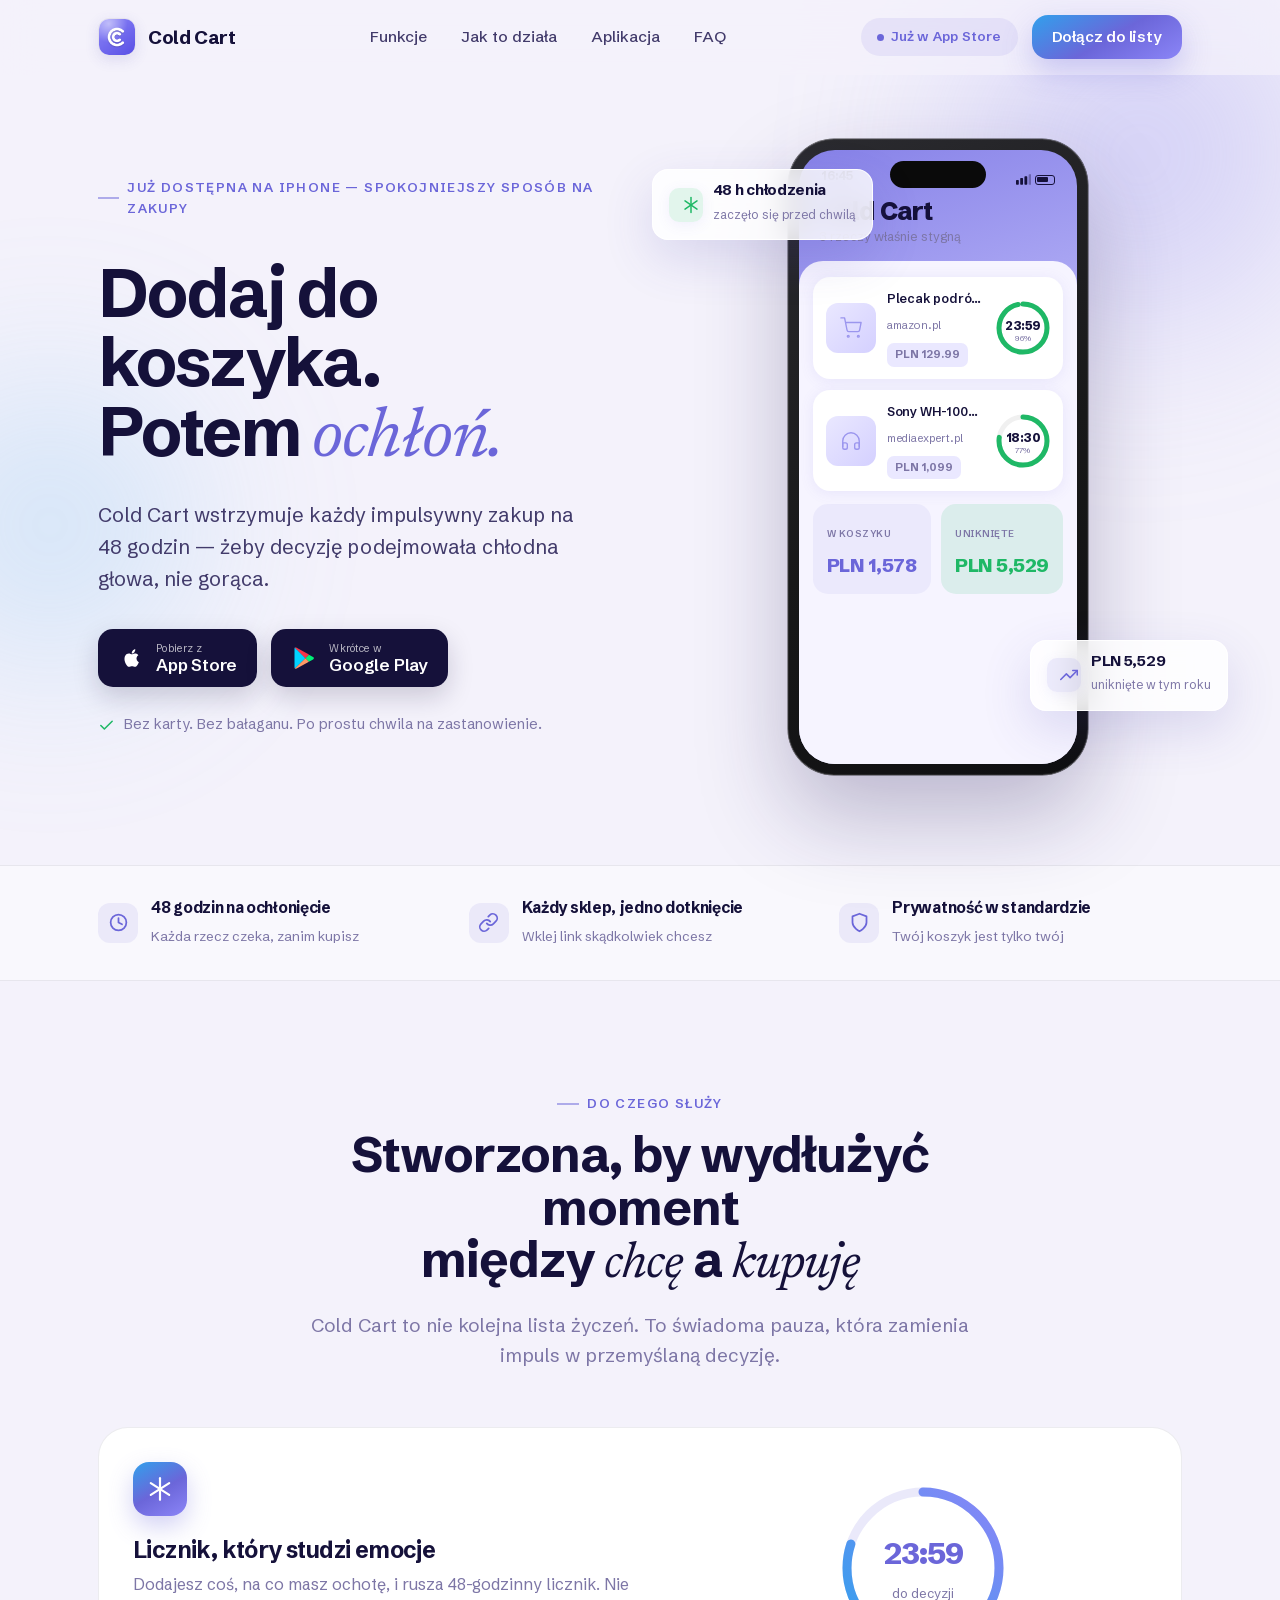
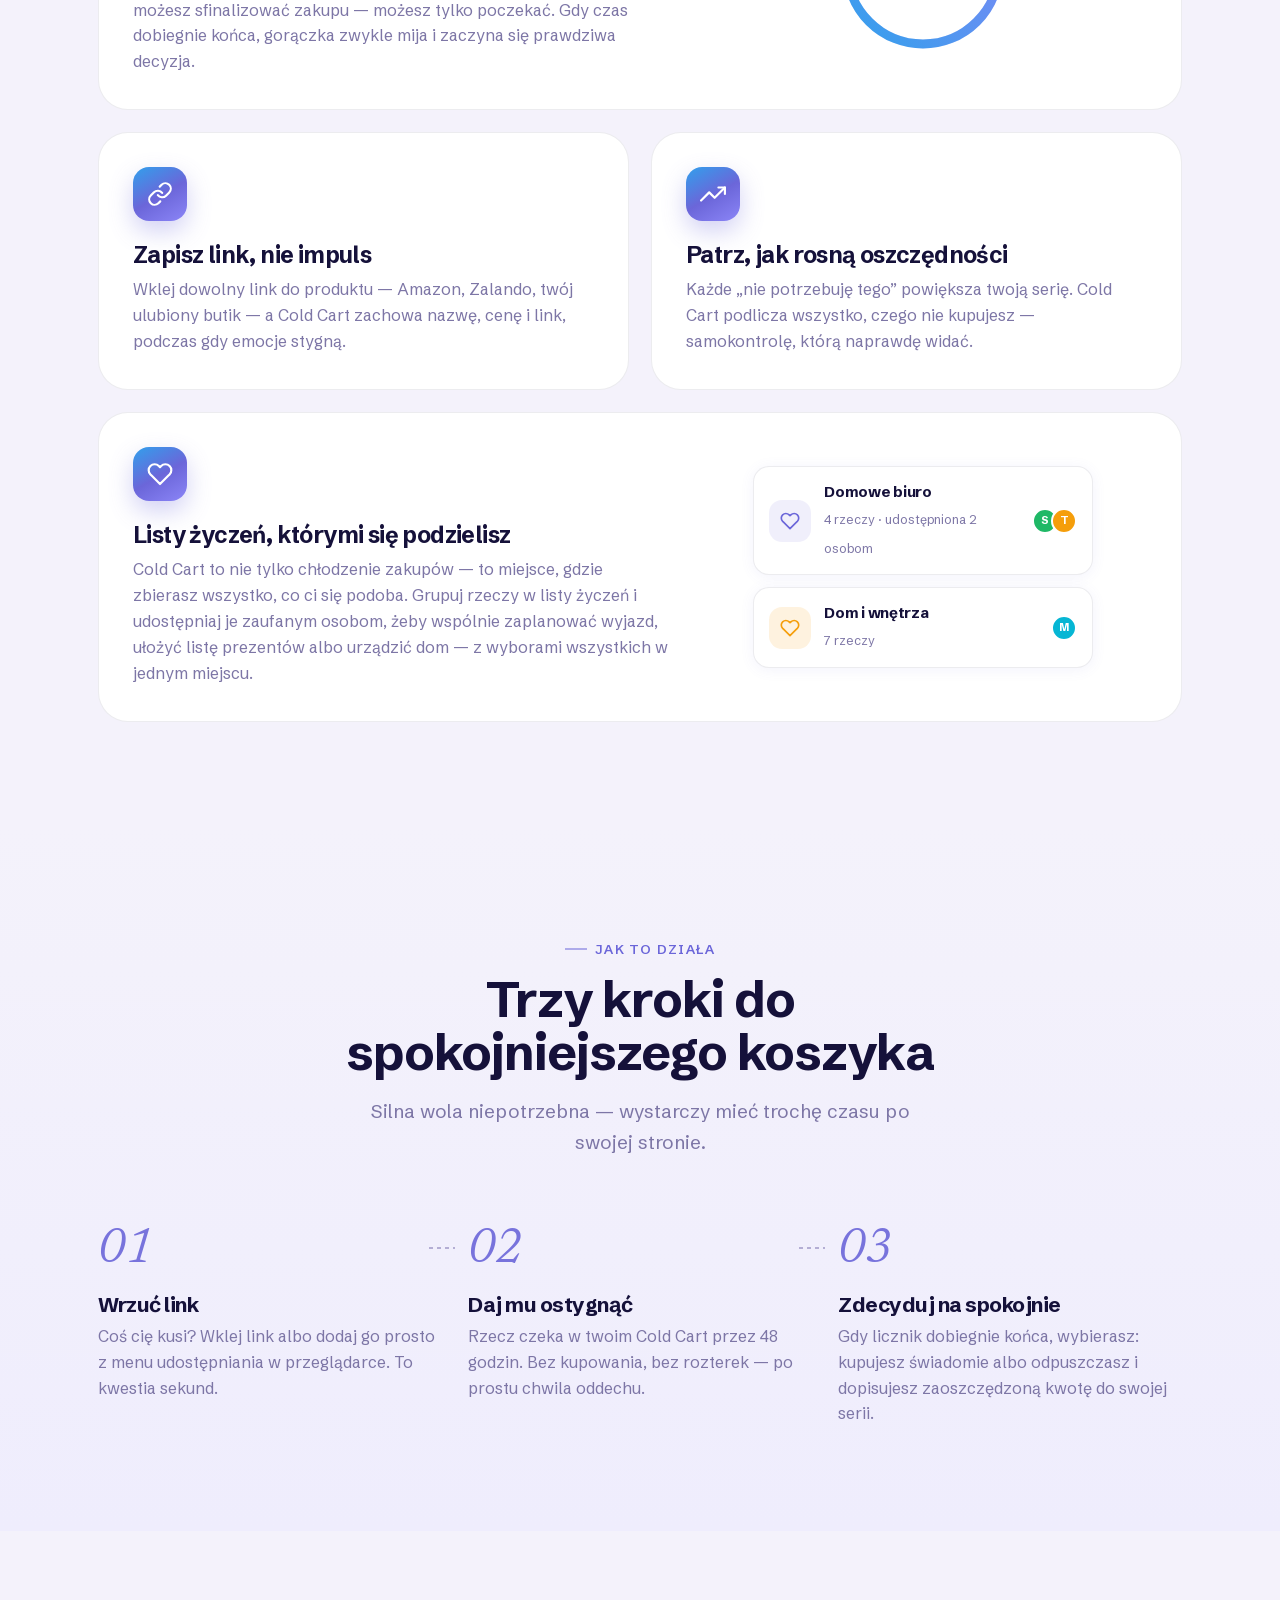
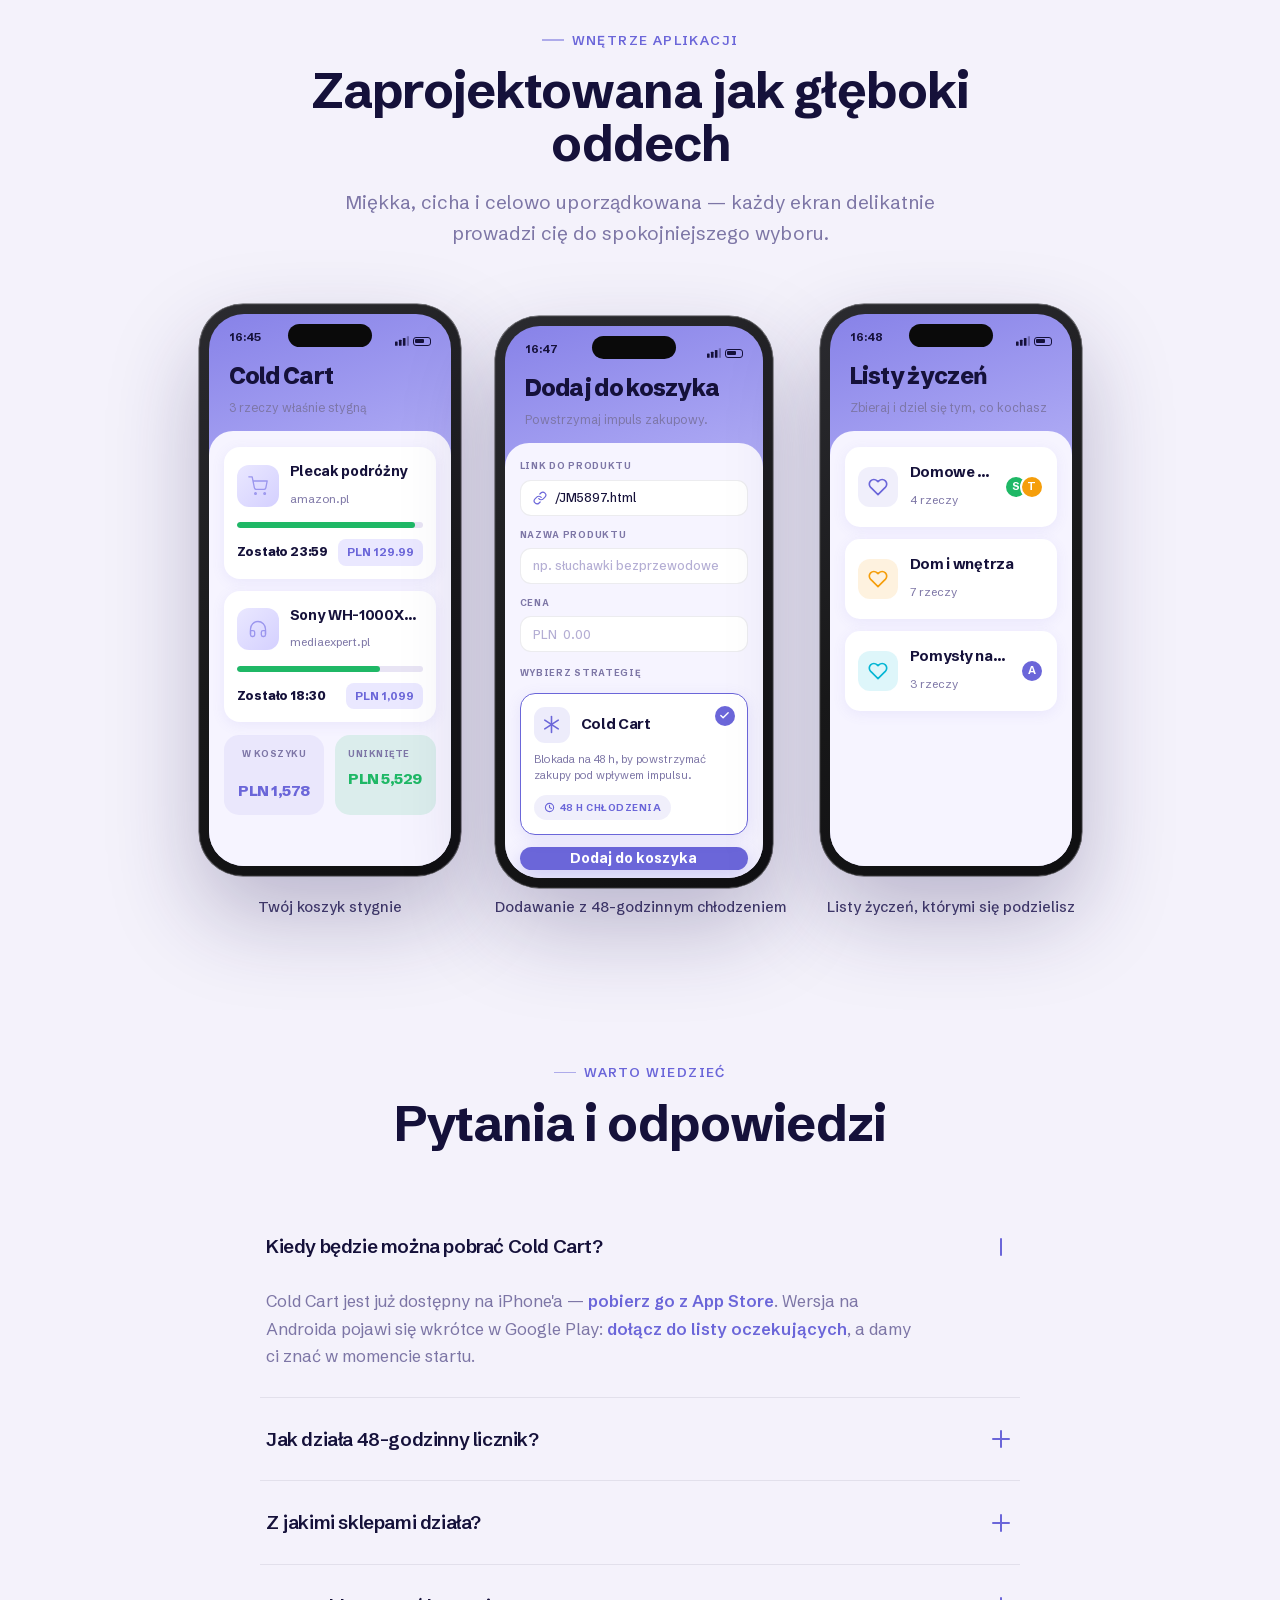
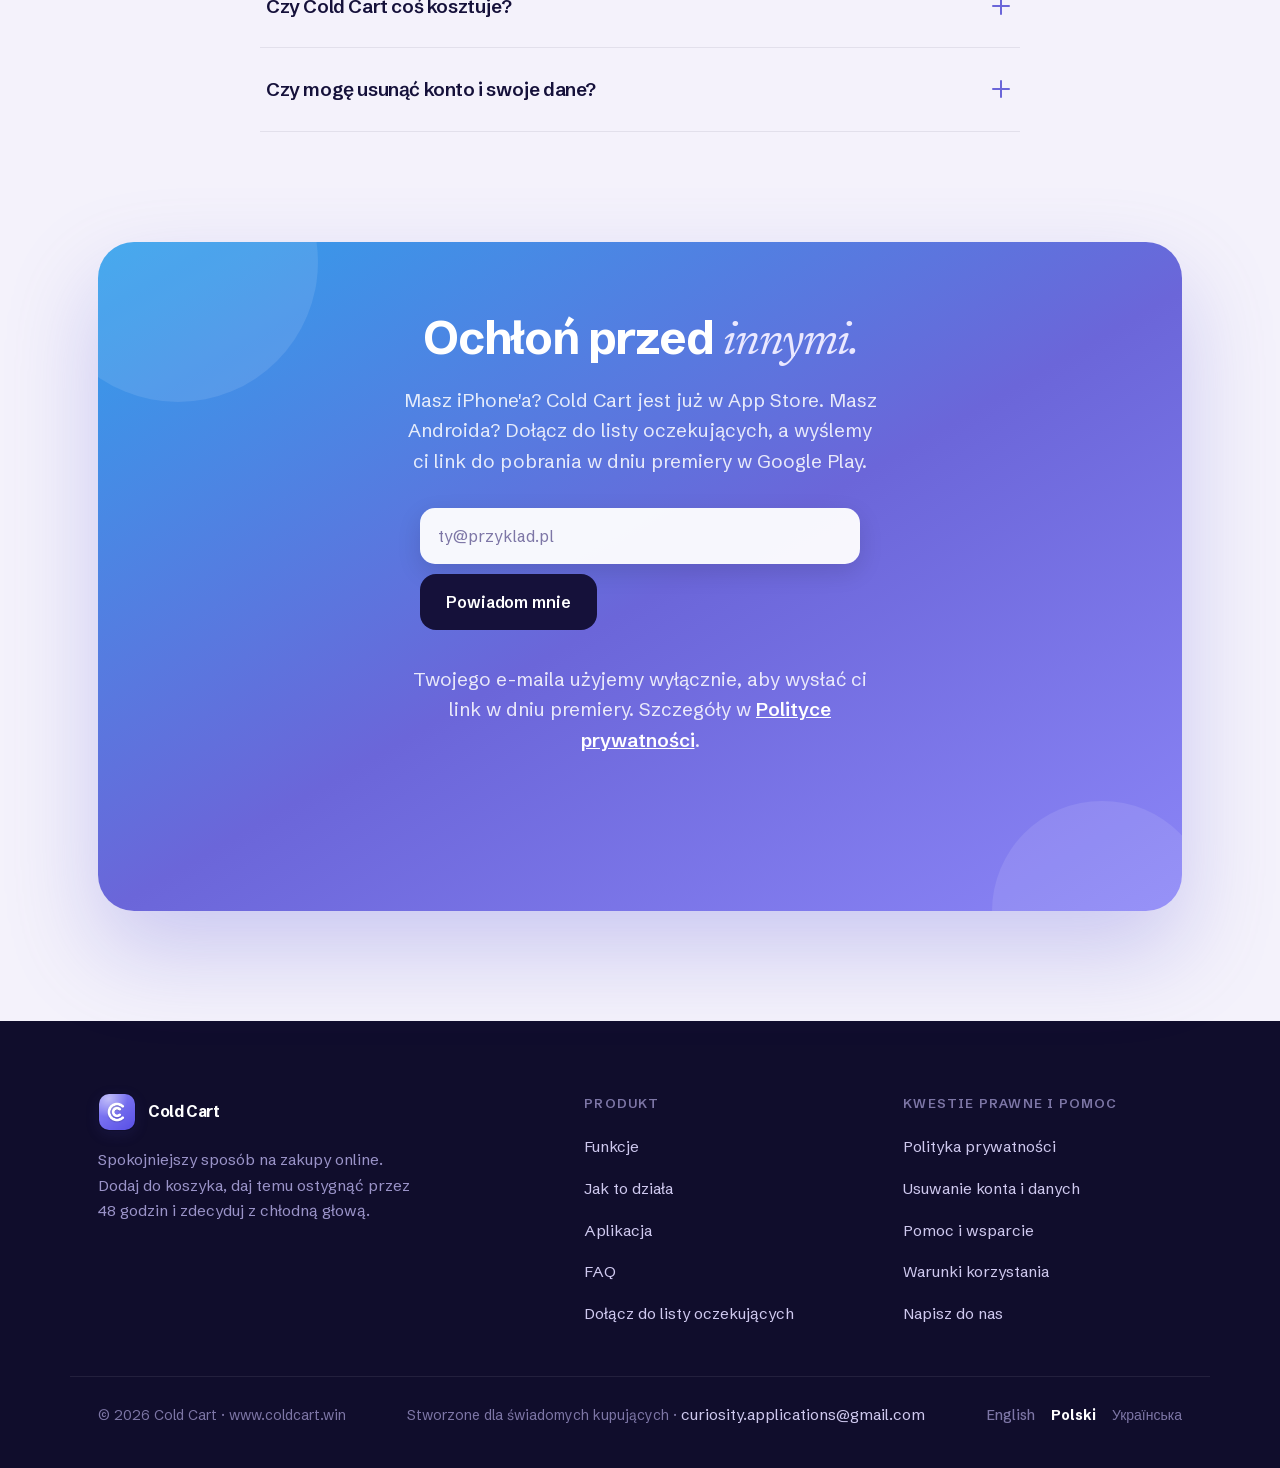
==== commit e67393d6: "feat: announce iOS launch — App Store badge now links to the live app Apple badge, header pill, hero" ====
--- a/pl/index.html
+++ b/pl/index.html
@@ -38,7 +38,7 @@
       <a href="#faq">FAQ</a>
     </nav>
     <div class="nav-cta">
-      <span class="pill-soon"><span class="dot"></span>Już wkrótce</span>
+      <span class="pill-soon"><span class="dot"></span>Już w App Store</span>
       <a href="#waitlist" class="btn btn-primary" style="height:44px;padding:0 20px;font-size:15px">Dołącz do listy</a>
       <button class="menu-toggle" id="menuToggle" aria-label="Menu" aria-expanded="false"><span></span></button>
     </div>
@@ -62,14 +62,14 @@
   <div class="wrap">
     <div class="hero-grid">
       <div class="hero-copy reveal">
-        <span class="eyebrow">Spokojniejszy sposób na zakupy</span>
+        <span class="eyebrow">Już dostępna na iPhone — spokojniejszy sposób na zakupy</span>
         <h1>Dodaj do koszyka.<br>Potem <span class="serif">ochłoń.</span></h1>
         <p class="hero-sub">Cold Cart wstrzymuje każdy impulsywny zakup na 48 godzin — żeby decyzję podejmowała chłodna głowa, nie gorąca.</p>
         <div class="hero-actions">
           <div class="badges">
-            <a class="badge" href="#waitlist" aria-label="Wkrótce w App Store">
+            <a class="badge" href="https://apps.apple.com/us/app/cold-cart/id6794052314" aria-label="Pobierz z App Store">
               <svg viewBox="0 0 24 24" fill="#fff"><path d="M17.05 12.54c-.02-2.05 1.68-3.03 1.75-3.08-.95-1.39-2.44-1.58-2.97-1.6-1.26-.13-2.47.74-3.11.74-.64 0-1.63-.72-2.68-.7-1.38.02-2.65.8-3.36 2.03-1.43 2.49-.37 6.17 1.03 8.19.68.99 1.5 2.1 2.57 2.06 1.03-.04 1.42-.66 2.67-.66 1.24 0 1.6.66 2.68.64 1.11-.02 1.81-1.01 2.49-2 .78-1.15 1.11-2.26 1.13-2.32-.02-.01-2.17-.83-2.19-3.29zM15.1 6.58c.57-.69.95-1.65.85-2.6-.82.03-1.81.54-2.4 1.23-.53.61-.99 1.59-.86 2.52.91.07 1.84-.46 2.41-1.15z"/></svg>
-              <span class="bt"><small>Wkrótce w</small><b>App Store</b></span>
+              <span class="bt"><small>Pobierz z</small><b>App Store</b></span>
             </a>
             <a class="badge" href="#waitlist" aria-label="Wkrótce w Google Play">
               <svg viewBox="0 0 24 24"><path fill="#00d3ff" d="M3.6 2.3c-.24.25-.38.64-.38 1.14v17.12c0 .5.14.89.39 1.13l.06.06 9.59-9.59v-.22L3.66 2.24z"/><path fill="#00f076" d="M16.5 15.53l-3.2-3.2v-.22l3.2-3.2.07.04 3.79 2.15c1.08.61 1.08 1.62 0 2.24l-3.79 2.15z"/><path fill="#f96" d="M16.57 15.49L13.3 12.22 3.6 21.7c.36.37.94.42 1.6.05l11.37-6.26"/><path fill="#f63448" d="M16.57 8.75L5.2 2.5c-.66-.38-1.24-.33-1.6.04l9.7 9.68z"/></svg>
@@ -357,7 +357,7 @@
     <div class="faq-list reveal">
       <details class="qa" open>
         <summary>Kiedy będzie można pobrać Cold Cart? <span class="x"></span></summary>
-        <div class="ans">Cold Cart jest na ostatniej prostej przed premierą. Już wkrótce pojawi się w App Store i Google Play. <a href="#waitlist">Dołącz do listy oczekujących</a>, a damy ci znać w momencie startu.</div>
+        <div class="ans">Cold Cart jest już dostępny na iPhone'a — <a href="https://apps.apple.com/us/app/cold-cart/id6794052314">pobierz go z App Store</a>. Wersja na Androida pojawi się wkrótce w Google Play: <a href="#waitlist">dołącz do listy oczekujących</a>, a damy ci znać w momencie startu.</div>
       </details>
       <details class="qa">
         <summary>Jak działa 48-godzinny licznik? <span class="x"></span></summary>
@@ -384,8 +384,8 @@
   <div class="wrap">
     <div class="cta-inner reveal">
       <h2>Ochłoń przed <span class="serif">innymi.</span></h2>
-      <p>Dołącz do listy oczekujących, a w dniu premiery Cold Cart wyślemy ci link do pobrania.</p>
-      <form class="signup" id="signup" novalidate data-msg-invalid="Podaj prawidłowy adres e-mail." data-msg-ok="Jesteś na liście — napiszemy, gdy tylko Cold Cart wystartuje. ❄️" data-msg-error="Coś poszło nie tak — spróbuj ponownie za chwilę." data-endpoint="https://api.coldcart.win/waitlist">
+      <p>Masz iPhone'a? <a href="https://apps.apple.com/us/app/cold-cart/id6794052314">Cold Cart jest już w App Store</a>. Masz Androida? Dołącz do listy oczekujących, a wyślemy ci link do pobrania w dniu premiery w Google Play.</p>
+      <form class="signup" id="signup" novalidate data-msg-invalid="Podaj prawidłowy adres e-mail." data-msg-ok="Jesteś na liście — napiszemy, gdy tylko Cold Cart pojawi się w Google Play. ❄️" data-msg-error="Coś poszło nie tak — spróbuj ponownie za chwilę." data-endpoint="https://api.coldcart.win/waitlist">
         <input type="email" id="email" placeholder="ty@przyklad.pl" aria-label="Adres e-mail" required>
         <button type="submit" class="btn">Powiadom mnie</button>
         <div class="cf-turnstile" data-sitekey="0x4AAAAAAD9eCBvhB93qxwYe" data-language="pl"></div>
